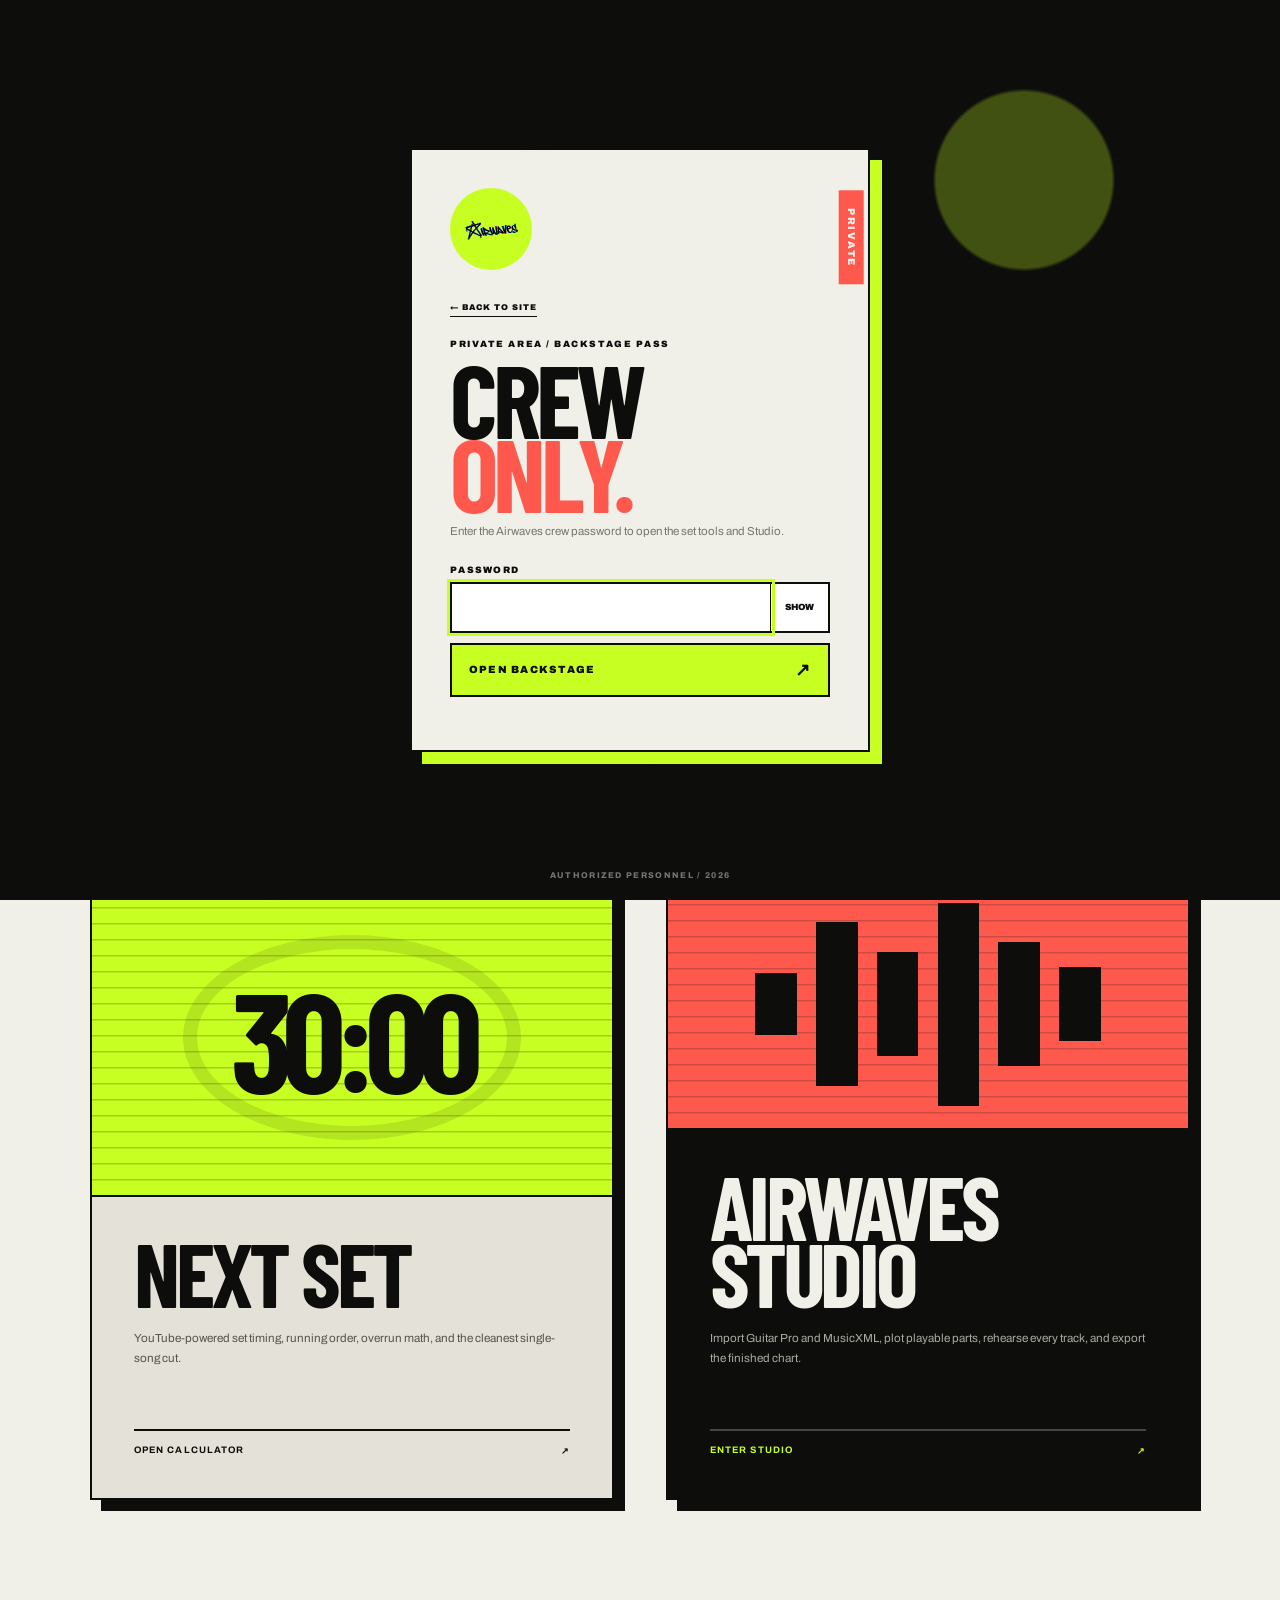
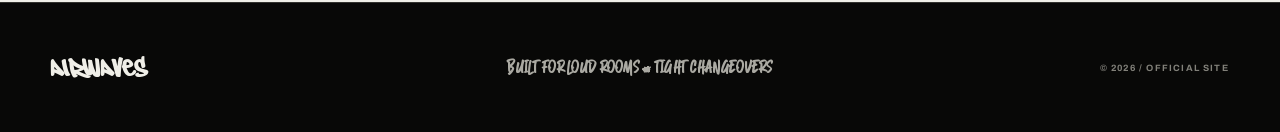
==== backstage.html @ 61238a2d "www" ====
<!doctype html>
<html lang="en">
<head>
  <meta charset="UTF-8">
  <meta name="viewport" content="width=device-width,initial-scale=1">
  <meta name="theme-color" content="#0d0d0b">
  <meta name="description" content="Private Airwaves crew tools.">
  <meta name="robots" content="noindex,nofollow,noarchive">
  <title>Backstage Pass — Airwaves</title>
  <link rel="preconnect" href="https://fonts.googleapis.com">
  <link rel="preconnect" href="https://fonts.gstatic.com" crossorigin>
  <link href="https://fonts.googleapis.com/css2?family=Archivo:wght@400;500;600;700;800;900&family=Barlow+Condensed:wght@600;700;800;900&display=swap" rel="stylesheet">
  <link rel="stylesheet" href="styles.css">
</head>
<body class="is-loading" data-page="backstage" data-protected="true">
  <div id="site-header"></div>
  <main class="backstage-page">
    <section class="page-masthead backstage-masthead">
      <span>06 / PRIVATE CREW AREA</span>
      <h1>BACKSTAGE<br><em>PASS.</em></h1>
      <p>Build the show. Plot the parts. Keep the machinery behind Airwaves moving.</p>
    </section>
    <section class="backstage-tools reveal-item" aria-labelledby="backstage-tools-title">
      <div class="section-heading">
        <div><span>AUTHORIZED TOOLS / 01</span><h2 id="backstage-tools-title">CHOOSE YOUR ROOM</h2></div>
      </div>
      <div class="backstage-grid">
        <a class="backstage-card physics-card backstage-set-card" href="next-set.html">
          <i class="cursor-corner" aria-hidden="true"></i><span class="backstage-card-index">01 / SET OPS</span>
          <div class="backstage-card-art" aria-hidden="true"><b>30:00</b><i></i></div>
          <div><h2>NEXT SET</h2><p>YouTube-powered set timing, running order, overrun math, and the cleanest single-song cut.</p><strong>OPEN CALCULATOR <span>↗</span></strong></div>
        </a>
        <a class="backstage-card physics-card backstage-studio-card" href="studio.html">
          <i class="cursor-corner" aria-hidden="true"></i><span class="backstage-card-index">02 / TAB LAB</span>
          <div class="backstage-card-art studio-wave" aria-hidden="true"><i></i><i></i><i></i><i></i><i></i><i></i></div>
          <div><h2>AIRWAVES STUDIO</h2><p>Import Guitar Pro and MusicXML, plot playable parts, rehearse every track, and export the finished chart.</p><strong>ENTER STUDIO <span>↗</span></strong></div>
        </a>
      </div>
    </section>
  </main>
  <div id="site-footer"></div>
  <script src="site.config.js"></script><script src="site.js"></script>
</body>
</html>
---- styles.css ----
@font-face {
  font-family: "Owned";
  src: url("owned.ttf") format("truetype");
  font-display: swap;
}

@font-face {
  font-family: "Indramayu";
  src: url("indiramaiyu.ttf") format("truetype");
  font-display: swap;
}

:root {
  --ink: #0d0d0b;
  --paper: #f0efe8;
  --paper-2: #e4e2d8;
  --acid: #c7ff23;
  --hot: #ff594d;
  --muted: #77766f;
  --line: rgba(13, 13, 11, 0.2);
  --display: "Barlow Condensed", "Arial Narrow", sans-serif;
  --body: "Archivo", Arial, sans-serif;
}

* {
  box-sizing: border-box;
}

html {
  scroll-behavior: smooth;
}

body {
  margin: 0;
  color: var(--ink);
  background: var(--paper);
  font-family: var(--body);
  min-width: 320px;
}

body.is-loading {
  overflow: hidden;
}

.page-loader {
  position: fixed;
  z-index: 100;
  inset: 0;
  display: grid;
  place-content: center;
  gap: 20px;
  color: var(--ink);
  background: var(--acid);
  clip-path: inset(0 0 0 0);
  transition: clip-path 700ms cubic-bezier(.77, 0, .18, 1), visibility 700ms;
}

.page-loader.done {
  clip-path: inset(0 0 100% 0);
  visibility: hidden;
}

.loader-logo {
  font-family: "Owned", Impact, sans-serif;
  font-size: clamp(4rem, 12vw, 9rem);
  line-height: 0.7;
  transform: rotate(-3deg);
  animation: loader-hit 500ms cubic-bezier(.2,.9,.25,1) both;
}

.loader-track {
  width: min(420px, 72vw);
  height: 5px;
  background: rgba(13, 13, 11, 0.2);
  overflow: hidden;
}

.loader-track span {
  display: block;
  width: 100%;
  height: 100%;
  background: var(--ink);
  transform-origin: left;
  animation: loader-progress 800ms cubic-bezier(.65,0,.35,1) both;
}

.loader-count {
  font-size: 0.6rem;
  font-weight: 900;
  letter-spacing: 0.18em;
  text-align: right;
}

@keyframes loader-hit {
  from { opacity: 0; transform: translateY(70px) rotate(5deg) scale(.7); }
  to { opacity: 1; transform: translateY(0) rotate(-3deg) scale(1); }
}

@keyframes loader-progress {
  from { transform: scaleX(0); }
  to { transform: scaleX(1); }
}

.custom-cursor {
  position: fixed;
  z-index: 90;
  left: 0;
  top: 0;
  width: 34px;
  height: 34px;
  margin: -17px 0 0 -17px;
  border: 1px solid var(--acid);
  border-radius: 50%;
  pointer-events: none;
  mix-blend-mode: difference;
  opacity: 0;
  transition: width 160ms, height 160ms, margin 160ms, opacity 160ms, background 160ms;
}

.custom-cursor::after {
  content: "";
  position: absolute;
  width: 4px;
  height: 4px;
  left: 50%;
  top: 50%;
  border-radius: 50%;
  background: var(--acid);
  transform: translate(-50%, -50%);
}

.custom-cursor.visible { opacity: 1; }
.custom-cursor.hovering {
  width: 58px;
  height: 58px;
  margin: -29px 0 0 -29px;
  background: rgba(199, 255, 35, 0.2);
}

button,
input,
textarea {
  font: inherit;
}

button {
  color: inherit;
}

button:focus-visible,
input:focus-visible,
textarea:focus-visible,
[contenteditable]:focus-visible {
  outline: 3px solid var(--acid);
  outline-offset: 2px;
}

.grain {
  position: fixed;
  z-index: 20;
  inset: 0;
  pointer-events: none;
  opacity: 0.14;
  background-image: url("data:image/svg+xml,%3Csvg viewBox='0 0 160 160' xmlns='http://www.w3.org/2000/svg'%3E%3Cfilter id='n'%3E%3CfeTurbulence type='fractalNoise' baseFrequency='.86' numOctaves='3' stitchTiles='stitch'/%3E%3C/filter%3E%3Crect width='100%25' height='100%25' filter='url(%23n)' opacity='.35'/%3E%3C/svg%3E");
  mix-blend-mode: multiply;
}

.site-header {
  position: relative;
  z-index: 2;
  display: flex;
  align-items: center;
  justify-content: space-between;
  height: 86px;
  padding: 0 clamp(20px, 4vw, 64px);
  color: var(--paper);
  background: var(--ink);
  border-bottom: 1px solid rgba(255, 255, 255, 0.18);
}

.motion-ticker {
  position: relative;
  z-index: 3;
  width: 100%;
  height: 35px;
  overflow: hidden;
  color: var(--ink);
  background: var(--acid);
  border-bottom: 2px solid var(--ink);
}

.ticker-track {
  display: flex;
  align-items: center;
  gap: 28px;
  width: max-content;
  height: 100%;
  font-family: var(--display);
  font-size: 0.78rem;
  font-weight: 900;
  letter-spacing: 0.13em;
  animation: ticker 22s linear infinite;
}

.ticker-track i {
  font-style: normal;
}

.motion-ticker:hover .ticker-track {
  animation-play-state: paused;
}

@keyframes ticker {
  to { transform: translateX(-50%); }
}

.brand {
  display: inline-flex;
  align-items: center;
  gap: 12px;
  color: inherit;
  text-decoration: none;
}

.brand-mark {
  width: 54px;
  height: 54px;
  display: grid;
  place-items: center;
  overflow: hidden;
  border-radius: 50%;
  background: var(--acid);
  transform: rotate(-5deg);
  transition: transform 350ms cubic-bezier(.2,.85,.25,1.3), background 180ms;
}

.brand:hover .brand-mark {
  transform: rotate(9deg) scale(1.1);
  background: var(--hot);
}

.brand-mark img {
  width: 66px;
  height: 66px;
}

.brand-name {
  font-family: "Owned", Impact, sans-serif;
  font-size: clamp(1.6rem, 3.1vw, 2.55rem);
  line-height: 0.8;
  letter-spacing: 0.025em;
}

.header-meta {
  display: flex;
  align-items: center;
  gap: 9px;
  font-size: 0.68rem;
  font-weight: 800;
  letter-spacing: 0.18em;
}

.live-dot {
  width: 8px;
  height: 8px;
  border-radius: 50%;
  background: var(--acid);
  box-shadow: 0 0 0 5px rgba(199, 255, 35, 0.12);
  animation: pulse 2s infinite;
}

@keyframes pulse {
  50% { box-shadow: 0 0 0 9px rgba(199, 255, 35, 0); }
}

main {
  overflow: hidden;
}

.hero {
  position: relative;
  color: var(--paper);
  background: var(--ink);
  min-height: 495px;
  padding: 56px clamp(20px, 6.4vw, 104px) 62px;
  isolation: isolate;
}

.hero::after {
  content: "";
  position: absolute;
  width: min(48vw, 690px);
  aspect-ratio: 1;
  right: -10vw;
  top: -26%;
  border: clamp(65px, 9vw, 130px) solid var(--acid);
  border-radius: 50%;
  opacity: 0.96;
  z-index: -1;
  transform: translate(calc(var(--mx, 0) * 18px), calc(var(--my, 0) * 18px));
  animation: ring-breathe 6s ease-in-out infinite;
}

@keyframes ring-breathe {
  0%, 100% { border-radius: 50%; }
  45% { border-radius: 47% 53% 46% 54% / 53% 45% 55% 47%; }
}

.hero::before {
  content: "AIRWAVES";
  position: absolute;
  right: 2.5vw;
  bottom: 15px;
  z-index: -1;
  font-family: "Owned", Impact, sans-serif;
  font-size: clamp(5rem, 13vw, 12rem);
  line-height: 0.7;
  color: transparent;
  -webkit-text-stroke: 1px rgba(240, 239, 232, 0.12);
  transform: rotate(-4deg);
}

.hero-kicker,
.panel-index,
.board-topline,
.cut-label {
  font-size: 0.66rem;
  font-weight: 800;
  letter-spacing: 0.18em;
}

.hero-kicker {
  display: flex;
  align-items: center;
  gap: 13px;
  color: var(--acid);
  margin-bottom: 22px;
}

.hero-kicker span {
  display: grid;
  place-items: center;
  width: 26px;
  height: 26px;
  border: 1px solid currentColor;
  border-radius: 50%;
}

.hero h1 {
  margin: 0;
  max-width: 920px;
  font-family: var(--display);
  font-size: clamp(4.7rem, 10.5vw, 10rem);
  line-height: 0.72;
  letter-spacing: -0.055em;
  font-weight: 900;
}

.hero h1 .acid-line i {
  color: var(--acid);
  font-style: italic;
}

.hero-line {
  display: block;
  overflow: hidden;
  margin-bottom: -0.02em;
}

.hero-line i {
  display: block;
  color: var(--paper);
  font-style: normal;
  transform: translateY(110%) rotate(3deg);
  animation: hero-rise 760ms cubic-bezier(.16,.86,.3,1) forwards;
}

.hero-line:nth-child(1) i { animation-delay: 920ms; }
.hero-line:nth-child(2) i { animation-delay: 1020ms; }
.hero-line:nth-child(3) i { animation-delay: 1120ms; }

@keyframes hero-rise {
  to { transform: translateY(0) rotate(0); }
}

.hero p {
  width: min(440px, 100%);
  margin: 34px 0 0;
  color: #b8b7b0;
  font-size: 0.93rem;
  line-height: 1.65;
}

.hero-copy {
  opacity: 0;
  transform: translateY(20px);
  animation: fade-up 550ms 1250ms ease forwards;
}

.hero-jump {
  position: absolute;
  left: min(52vw, 740px);
  bottom: 52px;
  display: inline-flex;
  align-items: center;
  gap: 12px;
  padding: 13px 17px;
  color: var(--ink);
  background: var(--acid);
  text-decoration: none;
  font-size: 0.63rem;
  font-weight: 900;
  letter-spacing: 0.12em;
  opacity: 0;
  transform: rotate(-2deg) translateY(15px);
  animation: fade-up-tilt 500ms 1370ms ease forwards;
  transition: color 150ms, background 150ms;
}

.hero-jump:hover {
  color: var(--paper);
  background: var(--hot);
}

.hero-jump svg {
  width: 18px;
  fill: none;
  stroke: currentColor;
  stroke-width: 2;
  animation: arrow-drop 1.2s ease-in-out infinite;
}

.hero-sticker {
  position: absolute;
  right: clamp(30px, 11vw, 170px);
  bottom: 60px;
  display: flex;
  align-items: center;
  gap: 7px;
  width: 94px;
  height: 94px;
  padding: 10px;
  color: var(--ink);
  background: var(--paper);
  border-radius: 50%;
  transform: rotate(11deg);
  box-shadow: 5px 5px 0 var(--hot);
  animation: sticker-float 4s ease-in-out infinite;
}

.hero-sticker b {
  font-family: var(--display);
  font-size: 2.6rem;
  line-height: 1;
}

.hero-sticker span {
  font-size: 0.52rem;
  font-weight: 900;
  line-height: 1.05;
}

.hero-scribble {
  position: absolute;
  right: 35%;
  top: 23px;
  color: var(--hot);
  font-family: "Owned", Impact, sans-serif;
  font-size: 5rem;
  transform: rotate(18deg);
  animation: scribble-jolt 2.8s steps(2, end) infinite;
}

@keyframes fade-up { to { opacity: 1; transform: translateY(0); } }
@keyframes fade-up-tilt { to { opacity: 1; transform: rotate(-2deg) translateY(0); } }
@keyframes arrow-drop { 50% { transform: translateY(5px); } }
@keyframes sticker-float { 50% { transform: rotate(6deg) translateY(-8px); } }
@keyframes scribble-jolt { 50% { transform: rotate(10deg) translate(3px, -3px); } }

.hero-rule {
  position: absolute;
  left: clamp(20px, 6.4vw, 104px);
  bottom: 20px;
  display: flex;
  gap: 6px;
}

.hero-rule span {
  display: block;
  width: 5px;
  background: var(--paper);
}

.hero-rule span:nth-child(1) { height: 13px; }
.hero-rule span:nth-child(2) { height: 23px; }
.hero-rule span:nth-child(3) { height: 8px; }
.hero-rule span:nth-child(4) { height: 18px; }
.hero-rule span:nth-child(5) { height: 10px; }

.workspace {
  display: grid;
  grid-template-columns: minmax(0, 1fr) minmax(350px, 0.42fr);
  align-items: start;
  max-width: 1480px;
  margin: 0 auto;
}

.set-builder {
  min-width: 0;
  padding: clamp(36px, 5vw, 72px) clamp(20px, 5vw, 76px) 100px;
}

.add-panel {
  padding: 23px;
  background: var(--paper-2);
  border: 1px solid var(--line);
  box-shadow: 8px 8px 0 var(--ink);
}

.add-panel::before {
  content: "";
  position: absolute;
  width: 58px;
  height: 16px;
  margin: -32px 0 0 22%;
  background: rgba(199, 255, 35, 0.8);
  transform: rotate(-4deg);
  mix-blend-mode: multiply;
}

.add-panel {
  position: relative;
}

.add-panel.shake {
  animation: form-shake 320ms ease;
}

@keyframes form-shake {
  25% { transform: translateX(-8px) rotate(-.4deg); }
  50% { transform: translateX(7px) rotate(.4deg); }
  75% { transform: translateX(-4px); }
}

.panel-index {
  margin-bottom: 17px;
  color: var(--muted);
}

.add-panel label {
  display: block;
  margin-bottom: 8px;
  font-family: var(--display);
  font-weight: 800;
  font-size: 1.04rem;
  letter-spacing: 0.03em;
}

.add-row {
  display: grid;
  grid-template-columns: 1fr auto;
  border: 2px solid var(--ink);
  background: var(--paper);
}

.add-row textarea {
  width: 100%;
  min-height: 66px;
  resize: none;
  padding: 21px 19px;
  border: 0;
  color: var(--ink);
  background: transparent;
  font-size: 0.82rem;
  line-height: 1.4;
}

.add-row textarea::placeholder {
  color: #8e8d86;
}

.add-button {
  display: flex;
  align-items: center;
  justify-content: center;
  gap: 14px;
  min-width: 170px;
  padding: 0 22px;
  border: 0;
  border-left: 2px solid var(--ink);
  background: var(--acid);
  font-weight: 900;
  font-size: 0.72rem;
  letter-spacing: 0.08em;
  cursor: pointer;
  transition: background 160ms, color 160ms;
  transform: translate(var(--button-x, 0), var(--button-y, 0));
}

.add-button:hover {
  color: var(--paper);
  background: var(--ink);
}

.add-button svg {
  width: 21px;
  fill: none;
  stroke: currentColor;
  stroke-width: 2;
}

.add-help {
  display: flex;
  justify-content: space-between;
  align-items: center;
  gap: 15px;
  margin-top: 12px;
  color: var(--muted);
  font-size: 0.66rem;
}

.text-button,
.clear-button {
  border: 0;
  padding: 4px 0;
  background: transparent;
  font-size: 0.65rem;
  font-weight: 800;
  letter-spacing: 0.1em;
  cursor: pointer;
  border-bottom: 1px solid currentColor;
}

.setlist-heading {
  display: flex;
  justify-content: space-between;
  align-items: end;
  gap: 20px;
  margin: 59px 0 19px;
  padding-bottom: 13px;
  border-bottom: 2px solid var(--ink);
}

.setlist-heading .panel-index {
  margin-bottom: 8px;
}

.setlist-heading h2 {
  margin: 0;
  font-family: var(--display);
  font-size: clamp(2.8rem, 5vw, 4.3rem);
  line-height: 0.85;
  letter-spacing: -0.035em;
}

.setlist-heading h2 span {
  margin-left: 8px;
  color: var(--muted);
  font-family: var(--body);
  font-size: 0.62rem;
  letter-spacing: 0.12em;
  vertical-align: middle;
}

.track {
  position: relative;
  display: grid;
  grid-template-columns: 28px 44px minmax(0, 1fr) auto 34px;
  align-items: center;
  gap: 14px;
  min-height: 82px;
  padding: 10px 11px 10px 4px;
  border-bottom: 1px solid var(--line);
  transition: transform 150ms, background 150ms, opacity 150ms;
}

.track.new-track {
  animation: track-slam 440ms cubic-bezier(.2,.8,.25,1.15) both;
}

.track.leaving {
  pointer-events: none;
  animation: track-out 220ms ease forwards;
}

@keyframes track-slam {
  from { opacity: 0; transform: translateX(-45px) skewX(-8deg); }
  to { opacity: 1; transform: translateX(0) skewX(0); }
}

@keyframes track-out {
  to { opacity: 0; transform: translateX(60px) rotate(1deg); }
}

.track:hover {
  background: rgba(255, 255, 255, 0.45);
}

.track.dragging {
  opacity: 0.35;
}

.track.drag-over {
  box-shadow: inset 0 3px 0 var(--acid);
}

.drag-handle {
  align-self: stretch;
  display: grid;
  place-items: center;
  border: 0;
  background: transparent;
  color: #9c9a92;
  font-size: 1.1rem;
  cursor: grab;
}

.track-number {
  display: grid;
  place-items: center;
  width: 40px;
  height: 40px;
  border: 1px solid var(--ink);
  border-radius: 50%;
  font-family: var(--display);
  font-size: 1rem;
  font-weight: 800;
}

.track-copy {
  min-width: 0;
}

.track-title,
.track-artist {
  display: block;
  width: fit-content;
  max-width: 100%;
  overflow: hidden;
  text-overflow: ellipsis;
  white-space: nowrap;
}

.track-title {
  margin-bottom: 4px;
  font-family: var(--display);
  font-size: 1.35rem;
  line-height: 1;
  font-weight: 800;
  text-transform: uppercase;
}

.track-artist {
  color: var(--muted);
  font-size: 0.67rem;
  font-weight: 700;
  letter-spacing: 0.08em;
  text-transform: uppercase;
}

[contenteditable="true"]:hover {
  box-shadow: inset 0 -1px 0 #99978f;
}

.track-time {
  min-width: 62px;
  padding: 8px 10px;
  border: 1px solid var(--ink);
  background: transparent;
  font-family: var(--display);
  font-size: 1.08rem;
  font-weight: 800;
  text-align: center;
  cursor: pointer;
}

.track-time:hover {
  background: var(--acid);
}

.track-time.loading {
  color: transparent;
  background: linear-gradient(100deg, transparent 20%, rgba(0,0,0,.12) 50%, transparent 80%);
  background-size: 200% 100%;
  animation: shimmer 1s infinite;
}

@keyframes shimmer { to { background-position-x: -200%; } }

.delete-track {
  width: 32px;
  height: 32px;
  border: 0;
  border-radius: 50%;
  background: transparent;
  font-size: 1.3rem;
  line-height: 1;
  cursor: pointer;
}

.delete-track:hover {
  background: var(--hot);
}

.track-error {
  grid-column: 3 / -1;
  display: flex;
  align-items: center;
  justify-content: space-between;
  gap: 16px;
  margin: -2px 0 8px;
  padding: 8px 10px;
  color: #8c1d16;
  background: #ffd8d3;
  font-size: 0.65rem;
  font-weight: 700;
}

.track-error button,
.track-error a {
  border: 0;
  border-bottom: 1px solid currentColor;
  background: transparent;
  color: inherit;
  font-size: inherit;
  font-weight: 800;
  text-decoration: none;
  cursor: pointer;
}

.empty-state {
  display: flex;
  align-items: center;
  gap: 24px;
  min-height: 200px;
  padding: 32px;
  color: var(--muted);
  border: 1px dashed #a7a59d;
}

.empty-state img {
  width: 92px;
  height: 92px;
  opacity: 0.22;
  transform: rotate(-7deg);
}

.empty-state strong,
.empty-state span {
  display: block;
}

.empty-state strong {
  margin-bottom: 9px;
  color: var(--ink);
  font-family: var(--display);
  font-size: 1.55rem;
}

.empty-state span {
  font-size: 0.72rem;
  line-height: 1.5;
}

.time-board {
  position: sticky;
  top: 0;
  min-height: 100vh;
  padding: 30px clamp(25px, 3.4vw, 52px) 46px;
  color: var(--paper);
  background: var(--ink);
}

.board-topline {
  display: flex;
  justify-content: space-between;
  padding-bottom: 20px;
  color: #898981;
  border-bottom: 1px solid #343430;
}

.limit-block {
  padding: 29px 0 26px;
  border-bottom: 1px solid #343430;
}

.limit-block > label,
.total-label {
  display: block;
  color: #898981;
  font-size: 0.62rem;
  font-weight: 800;
  letter-spacing: 0.15em;
}

.limit-control {
  display: grid;
  grid-template-columns: 39px 1fr 39px;
  align-items: center;
  gap: 12px;
  margin: 12px 0 14px;
}

.limit-control button {
  height: 39px;
  border: 1px solid #4c4c47;
  color: var(--paper);
  background: transparent;
  font-size: 1.25rem;
  cursor: pointer;
}

.limit-control button:hover {
  color: var(--ink);
  background: var(--acid);
  border-color: var(--acid);
}

.limit-control > div {
  display: flex;
  justify-content: center;
  align-items: baseline;
  gap: 5px;
}

.limit-control input {
  width: 76px;
  padding: 0;
  border: 0;
  color: var(--paper);
  background: transparent;
  font-family: var(--display);
  font-size: 3.5rem;
  line-height: 0.9;
  font-weight: 900;
  text-align: right;
  appearance: textfield;
}

.limit-control input::-webkit-inner-spin-button { display: none; }

.limit-control span {
  color: var(--acid);
  font-size: 0.68rem;
  font-weight: 900;
  letter-spacing: 0.08em;
}

.presets {
  display: grid;
  grid-template-columns: repeat(4, 1fr);
  gap: 6px;
}

.presets button {
  padding: 7px;
  border: 1px solid #3e3e3a;
  color: #999991;
  background: transparent;
  font-size: 0.62rem;
  font-weight: 800;
  cursor: pointer;
}

.presets button:hover,
.presets button.active {
  color: var(--ink);
  background: var(--acid);
  border-color: var(--acid);
}

.total-block {
  padding: 29px 0 23px;
}

.total-block strong {
  display: block;
  margin: 9px 0 18px;
  font-family: var(--display);
  font-size: clamp(5rem, 8vw, 7.4rem);
  line-height: 0.78;
  letter-spacing: -0.06em;
  font-variant-numeric: tabular-nums;
}

.meter {
  position: relative;
  height: 10px;
  overflow: visible;
  background: #363633;
}

.meter span {
  display: block;
  width: 0;
  height: 100%;
  background: var(--acid);
  transition: width 380ms ease, background 180ms;
}

.verdict.over + .cut-card {
  animation: cut-drop 360ms cubic-bezier(.2,.8,.25,1.2) both;
}

@keyframes cut-drop {
  from { opacity: 0; transform: translateY(-15px) rotate(-1deg); }
  to { opacity: 1; transform: translateY(0) rotate(0); }
}

.meter i {
  position: absolute;
  left: calc(100% - 2px);
  top: -4px;
  height: 18px;
  border-left: 2px solid var(--paper);
}

.meter-labels {
  display: flex;
  justify-content: space-between;
  margin-top: 8px;
  color: #73736d;
  font-size: 0.55rem;
  font-weight: 700;
  letter-spacing: 0.08em;
}

.verdict {
  display: grid;
  grid-template-columns: 49px 1fr;
  gap: 16px;
  padding: 18px;
  color: var(--ink);
  background: var(--acid);
  transition: background 180ms;
}

.verdict.over {
  background: var(--hot);
}

.verdict.exact {
  background: var(--paper);
}

.verdict-stamp {
  display: grid;
  place-items: center;
  width: 46px;
  height: 46px;
  border: 2px solid currentColor;
  border-radius: 50%;
  font-family: var(--display);
  font-size: 1.6rem;
  font-weight: 900;
}

.verdict span,
.verdict strong {
  display: block;
}

.verdict span {
  margin-bottom: 3px;
  font-size: 0.57rem;
  font-weight: 900;
  letter-spacing: 0.13em;
}

.verdict strong {
  font-family: var(--display);
  font-size: 1.65rem;
  line-height: 1;
}

.verdict p {
  margin: 6px 0 0;
  font-size: 0.62rem;
  line-height: 1.45;
}

.cut-card {
  margin-top: 13px;
  padding: 17px;
  border: 1px solid #4b4b46;
}

.cut-label {
  color: var(--hot);
  margin-bottom: 13px;
}

.cut-main {
  display: flex;
  align-items: start;
  justify-content: space-between;
  gap: 15px;
}

.cut-main strong,
.cut-main span {
  display: block;
}

.cut-main strong {
  font-family: var(--display);
  font-size: 1.4rem;
  line-height: 1;
  text-transform: uppercase;
}

.cut-main span {
  margin-top: 4px;
  color: #8f8f87;
  font-size: 0.58rem;
  font-weight: 700;
  letter-spacing: 0.08em;
}

.cut-main b {
  color: var(--hot);
  font-family: var(--display);
  font-size: 1.2rem;
}

.cut-card p {
  margin: 14px 0;
  color: #9e9d96;
  font-size: 0.62rem;
  line-height: 1.5;
}

.cut-card button,
.copy-button {
  width: 100%;
  padding: 12px;
  border: 1px solid currentColor;
  color: var(--paper);
  background: transparent;
  font-size: 0.62rem;
  font-weight: 900;
  letter-spacing: 0.12em;
  cursor: pointer;
}

.cut-card button:hover {
  color: var(--ink);
  background: var(--hot);
  border-color: var(--hot);
}

.copy-button {
  margin-top: 13px;
  color: var(--ink);
  background: var(--paper);
}

.copy-button:hover:not(:disabled) {
  background: var(--acid);
  border-color: var(--acid);
}

.copy-button:disabled {
  opacity: 0.3;
  cursor: not-allowed;
}

footer {
  position: relative;
  z-index: 2;
  display: grid;
  grid-template-columns: 1fr auto 1fr;
  align-items: center;
  gap: 20px;
  min-height: 130px;
  padding: 25px clamp(20px, 4vw, 64px);
  color: #82817a;
  background: #080807;
  border-top: 1px solid #33332f;
  font-size: 0.57rem;
  font-weight: 700;
  letter-spacing: 0.13em;
}

.footer-brand {
  color: var(--paper);
  font-family: "Owned", Impact, sans-serif;
  font-size: 1.45rem;
}

.footer-credit {
  font-family: "Indramayu", cursive;
  color: #aaa9a2;
  font-size: 0.88rem;
  letter-spacing: 0.02em;
  text-align: center;
}

footer > :last-child {
  text-align: right;
}

.toast {
  position: fixed;
  z-index: 30;
  right: 22px;
  bottom: 22px;
  max-width: calc(100vw - 44px);
  padding: 13px 17px;
  color: var(--ink);
  background: var(--acid);
  box-shadow: 5px 5px 0 var(--ink);
  font-size: 0.68rem;
  font-weight: 800;
  transform: translateY(140%);
  opacity: 0;
  transition: transform 220ms, opacity 220ms;
}

.toast.show {
  transform: translateY(0);
  opacity: 1;
}

.motion-ready .reveal-item {
  opacity: 0;
  transform: translateY(45px) rotate(.4deg);
  transition: opacity 700ms ease, transform 700ms cubic-bezier(.2,.8,.25,1);
}

.motion-ready .reveal-item.revealed {
  opacity: 1;
  transform: translateY(0) rotate(0);
}

.youtube-reader {
  position: fixed;
  z-index: 1400;
  right: 18px;
  bottom: 18px;
  width: min(340px, calc(100vw - 28px));
  padding: 8px;
  border: 1px solid #4b4b43;
  box-shadow: 8px 8px 0 rgba(0,0,0,.38);
  color: var(--paper);
  background: var(--ink);
}

.youtube-reader[hidden] { display: none; }

.youtube-reader-head {
  display: flex;
  align-items: center;
  justify-content: space-between;
  gap: 12px;
  min-height: 48px;
  padding: 2px 4px 9px;
}

.youtube-reader-head div { display: grid; gap: 3px; }
.youtube-reader-head span { color: var(--acid); font-size: .53rem; font-weight: 900; letter-spacing: .16em; }
.youtube-reader-head strong { font-size: .66rem; letter-spacing: .08em; }
.youtube-reader-head button { border: 0; padding: 9px 11px; color: var(--ink); background: var(--acid); font-size: .58rem; font-weight: 900; letter-spacing: .08em; cursor: pointer; }
.youtube-reader-head button:hover { background: var(--hot); }
#youtube-player-host { width: 100%; min-height: 200px; background: #000; }
#youtube-player-host iframe { display: block; width: 100%; min-height: 200px; border: 0; }

@media (max-width: 900px) {
  .hero { min-height: 425px; }
  .workspace { grid-template-columns: 1fr; }
  .set-builder { padding-bottom: 65px; }
  .time-board { position: relative; min-height: 0; }
  footer { grid-template-columns: 1fr; text-align: center; }
  footer > :last-child { text-align: center; }
  .hero-jump { left: auto; right: 28px; }
  .hero-sticker { display: none; }
}

@media (max-width: 560px) {
  .site-header { height: 72px; padding-inline: 16px; }
  .brand-mark { width: 44px; height: 44px; }
  .brand-mark img { width: 55px; height: 55px; }
  .header-meta { font-size: 0; }
  .header-meta .live-dot { display: block; }
  .hero { padding: 43px 20px 52px; min-height: 390px; }
  .hero h1 { font-size: clamp(4rem, 22vw, 6.8rem); }
  .hero::after { right: -36vw; top: -5%; width: 82vw; border-width: 62px; }
  .hero::before { display: none; }
  .hero-jump { position: static; margin-top: 25px; }
  .hero-scribble { display: none; }
  .hero p { margin-top: 27px; font-size: 0.8rem; }
  .hero-rule { left: 20px; }
  .set-builder { padding-inline: 15px; }
  .add-panel { padding: 16px; box-shadow: 5px 5px 0 var(--ink); }
  .add-row { grid-template-columns: 1fr; }
  .add-button { min-height: 54px; border-left: 0; border-top: 2px solid var(--ink); }
  .add-help > span { display: none; }
  .setlist-heading { margin-top: 47px; }
  .track { grid-template-columns: 18px 34px minmax(0, 1fr) 55px 28px; gap: 7px; }
  .track-number { width: 31px; height: 31px; font-size: 0.82rem; }
  .track-title { font-size: 1.08rem; }
  .track-time { min-width: 52px; padding: 7px 5px; font-size: 0.94rem; }
  .track-error { grid-column: 2 / -1; }
  .empty-state { padding: 21px; gap: 15px; }
  .empty-state img { width: 67px; height: 67px; }
  .time-board { padding-inline: 20px; }
  .total-block strong { font-size: 5.5rem; }
}

@media (prefers-reduced-motion: reduce) {
  *, *::before, *::after {
    scroll-behavior: auto !important;
    animation-duration: 0.01ms !important;
    animation-iteration-count: 1 !important;
    transition-duration: 0.01ms !important;
  }
  .page-loader { display: none; }
  .hero-line i, .hero-copy, .hero-jump { opacity: 1; transform: none; }
  .motion-ready .reveal-item { opacity: 1; transform: none; }
}

@media (pointer: coarse) {
  .custom-cursor { display: none; }
}

/* Full-site shell */
.site-locked {
  overflow: hidden;
}

.password-gate {
  position: fixed;
  z-index: 120;
  inset: 0;
  display: grid;
  place-items: center;
  padding: 24px;
  color: var(--paper);
  background: var(--ink);
  transition: clip-path 650ms cubic-bezier(.77, 0, .18, 1), visibility 650ms;
  clip-path: inset(0);
}

.password-gate[hidden] {
  display: none !important;
}

.password-gate.unlocked {
  clip-path: inset(0 0 100% 0);
  visibility: hidden;
}

.gate-noise {
  position: absolute;
  inset: 0;
  opacity: .28;
  background:
    radial-gradient(circle at 80% 20%, var(--acid) 0 7%, transparent 7.3%),
    repeating-linear-gradient(-7deg, transparent 0 40px, rgba(255,255,255,.025) 41px 42px);
}

.gate-card {
  position: relative;
  width: min(460px, 100%);
  padding: 38px;
  color: var(--ink);
  background: var(--paper);
  border: 2px solid var(--ink);
  box-shadow: 12px 12px 0 var(--acid);
}

.gate-card::before {
  content: "PRIVATE";
  position: absolute;
  right: -30px;
  top: 75px;
  padding: 7px 18px;
  color: var(--paper);
  background: var(--hot);
  font-size: .62rem;
  font-weight: 900;
  letter-spacing: .15em;
  transform: rotate(90deg);
}

.gate-card.denied {
  animation: gate-denied 340ms ease;
}

@keyframes gate-denied {
  25% { transform: translateX(-12px) rotate(-.5deg); }
  50% { transform: translateX(10px) rotate(.5deg); }
  75% { transform: translateX(-5px); }
}

.gate-logo-wrap {
  width: 82px;
  height: 82px;
  display: grid;
  place-items: center;
  margin-bottom: 26px;
  overflow: hidden;
  border-radius: 50%;
  background: var(--acid);
}

.gate-close {
  display: inline-block;
  margin: -5px 0 22px;
  padding: 4px 0;
  border: 0;
  border-bottom: 1px solid currentColor;
  background: transparent;
  font-size: .52rem;
  font-weight: 900;
  letter-spacing: .12em;
  cursor: pointer;
}

.gate-logo-wrap img {
  display: block;
  width: 74%;
  height: 74%;
  object-fit: contain;
  object-position: center;
}

.gate-kicker {
  font-size: .57rem;
  font-weight: 900;
  letter-spacing: .17em;
}

.gate-card h1 {
  margin: 13px 0 15px;
  font-family: var(--display);
  font-size: clamp(4rem, 13vw, 6.4rem);
  line-height: .72;
  letter-spacing: -.05em;
}

.gate-card h1 span { color: var(--hot); }
.gate-card p { margin: 0 0 28px; color: var(--muted); font-size: .72rem; }
.gate-card label { display: block; margin-bottom: 7px; font-size: .58rem; font-weight: 900; letter-spacing: .14em; }

.gate-input-row {
  display: grid;
  grid-template-columns: 1fr auto;
  border: 2px solid var(--ink);
  background: white;
}

.gate-input-row input {
  min-width: 0;
  padding: 15px;
  border: 0;
  background: transparent;
  font-weight: 800;
  letter-spacing: .12em;
}

.gate-input-row button {
  padding: 0 14px;
  border: 0;
  border-left: 1px solid var(--ink);
  background: transparent;
  font-size: .56rem;
  font-weight: 900;
  cursor: pointer;
}

.gate-submit {
  display: flex;
  align-items: center;
  justify-content: space-between;
  width: 100%;
  margin-top: 10px;
  padding: 15px 17px;
  border: 2px solid var(--ink);
  color: var(--ink);
  background: var(--acid);
  font-size: .65rem;
  font-weight: 900;
  letter-spacing: .12em;
  cursor: pointer;
}

.gate-submit:hover { color: var(--paper); background: var(--ink); }
.gate-submit:disabled { cursor: wait; opacity: .7; }
.gate-submit b { font-size: 1.1rem; }
.gate-error { min-height: 15px; padding-top: 10px; color: #b7271e; font-size: .56rem; font-weight: 900; letter-spacing: .1em; }
.gate-footer { position: absolute; bottom: 20px; font-size: .52rem; font-weight: 800; letter-spacing: .16em; color: #74746e; }

.page-loader { z-index: 130; }
.password-gate:not(.unlocked) ~ .page-loader.done { display: none; }

.full-header {
  position: relative;
  display: grid;
  grid-template-columns: 1fr auto 1fr;
}

.centered-brand {
  grid-column: 2;
  justify-self: center;
}

.brand-mark img {
  display: block;
  width: 76%;
  height: 76%;
  object-fit: contain;
  object-position: center;
}

.menu-toggle {
  justify-self: start;
  display: grid;
  grid-template-columns: 24px auto;
  align-items: center;
  column-gap: 11px;
  width: auto;
  padding: 9px 0;
  border: 0;
  color: var(--paper);
  background: transparent;
  cursor: pointer;
}

.menu-toggle span {
  grid-column: 1;
  display: block;
  width: 24px;
  height: 2px;
  background: currentColor;
  transition: transform 260ms, width 260ms;
}

.menu-toggle span:nth-child(1) { grid-row: 1; }
.menu-toggle span:nth-child(2) { grid-row: 2; width: 17px; }
.menu-toggle b { grid-column: 2; grid-row: 1 / 3; font-size: .62rem; letter-spacing: .14em; }
.menu-open .menu-toggle span:nth-child(1) { transform: translateY(2px) rotate(45deg); }
.menu-open .menu-toggle span:nth-child(2) { width: 24px; transform: translateY(-2px) rotate(-45deg); }

.header-next {
  justify-self: end;
  display: flex;
  align-items: center;
  gap: 9px;
  color: var(--paper);
  text-decoration: none;
  font-size: .61rem;
  font-weight: 900;
  letter-spacing: .13em;
}

.site-menu {
  position: fixed;
  z-index: 80;
  inset: 86px 0 0;
  display: grid;
  grid-template-columns: minmax(260px, .65fr) 1fr;
  color: var(--paper);
  background: var(--ink);
  clip-path: inset(0 0 100% 0);
  visibility: hidden;
  transition: clip-path 600ms cubic-bezier(.77,0,.18,1), visibility 600ms;
}

.menu-open { overflow: hidden; }
.menu-open .site-menu { clip-path: inset(0); visibility: visible; }

.menu-art {
  display: grid;
  place-items: center;
  min-height: 0;
  overflow: hidden;
  background: var(--acid);
}

.menu-art img {
  width: min(70%, 430px);
  aspect-ratio: 1;
  transform: rotate(-8deg) scale(.75);
  opacity: 0;
  transition: transform 700ms 180ms cubic-bezier(.2,.8,.25,1.15), opacity 500ms 180ms;
}

.menu-open .menu-art img { opacity: 1; transform: rotate(5deg) scale(1); }

.menu-links {
  align-self: center;
  display: grid;
  padding: 35px clamp(28px, 7vw, 110px);
}

.menu-links a {
  display: grid;
  grid-template-columns: 32px 1fr auto;
  align-items: center;
  gap: 17px;
  padding: 8px 0;
  color: var(--paper);
  border-bottom: 1px solid #353531;
  text-decoration: none;
  opacity: 0;
  transform: translateX(45px);
  transition: color 180ms, transform 500ms, opacity 500ms;
}

.menu-open .menu-links a { opacity: 1; transform: translateX(0); }
.menu-open .menu-links a:nth-child(2) { transition-delay: 50ms; }
.menu-open .menu-links a:nth-child(3) { transition-delay: 100ms; }
.menu-open .menu-links a:nth-child(4) { transition-delay: 150ms; }
.menu-open .menu-links a:nth-child(5) { transition-delay: 200ms; }
.menu-open .menu-links a:nth-child(6) { transition-delay: 250ms; }
.menu-open .menu-links a:nth-child(7) { transition-delay: 300ms; }
.menu-links a span { color: #74746d; font-size: .56rem; font-weight: 800; }
.menu-links a b { font-family: var(--display); font-size: clamp(2rem, 5vh, 3.8rem); line-height: .95; }
.menu-links a i { font-style: normal; opacity: 0; transform: translateX(-10px); transition: opacity 180ms, transform 180ms; }
.menu-links a:hover, .menu-links a.active { color: var(--acid); }
.menu-links a:hover i { opacity: 1; transform: translateX(0); }

.lock-site {
  justify-self: start;
  margin-top: 18px;
  padding: 8px 0;
  border: 0;
  border-bottom: 1px solid currentColor;
  color: #888881;
  background: transparent;
  font-size: .56rem;
  font-weight: 900;
  letter-spacing: .14em;
  cursor: pointer;
}

.menu-meta { position: absolute; right: 28px; bottom: 21px; color: #595954; font-size: .5rem; font-weight: 800; letter-spacing: .15em; }

.site-page { display: none; min-height: calc(100vh - 121px); }
.site-page.active { display: block; animation: page-enter 500ms ease both; }
@keyframes page-enter { from { opacity: 0; } to { opacity: 1; } }

.home-latest,
.content-section {
  max-width: 1480px;
  margin: 0 auto;
  padding: clamp(55px, 7vw, 110px) clamp(20px, 5vw, 76px);
}

.section-heading {
  display: flex;
  justify-content: space-between;
  align-items: end;
  gap: 20px;
  margin-bottom: 33px;
  padding-bottom: 16px;
  border-bottom: 2px solid var(--ink);
}

.section-heading span,
.page-masthead > span,
.contact-copy > span,
.show-kicker {
  font-size: .59rem;
  font-weight: 900;
  letter-spacing: .17em;
}

.section-heading h2 {
  margin: 9px 0 0;
  font-family: var(--display);
  font-size: clamp(3rem, 7vw, 5.7rem);
  line-height: .78;
  letter-spacing: -.04em;
}

.section-heading > a {
  color: var(--ink);
  font-size: .62rem;
  font-weight: 900;
  letter-spacing: .1em;
  text-decoration: none;
  border-bottom: 1px solid currentColor;
}

.content-grid {
  display: grid;
  grid-template-columns: repeat(3, minmax(0, 1fr));
  gap: clamp(16px, 2.2vw, 32px);
  perspective: 1200px;
}

.content-card {
  position: relative;
  min-width: 0;
  color: var(--ink);
  background: var(--paper);
  border: 1px solid var(--ink);
  text-decoration: none;
  transform-style: preserve-3d;
  transform: rotateX(var(--card-rx, 0deg)) rotateY(var(--card-ry, 0deg));
  transition: transform 180ms ease, box-shadow 180ms;
  animation: card-in 600ms var(--card-delay) both cubic-bezier(.2,.8,.25,1);
}

.content-card:hover {
  z-index: 2;
  box-shadow: 12px 12px 0 var(--ink);
}

@keyframes card-in { from { opacity: 0; transform: translateY(45px) rotate(2deg); } }

.cursor-corner {
  position: absolute;
  z-index: 4;
  left: var(--corner-x, 100%);
  top: var(--corner-y, 0%);
  width: 28px;
  height: 28px;
  border-top: 4px solid var(--acid);
  border-left: 4px solid var(--acid);
  transform: translate(-50%, -50%) rotate(var(--corner-rotate, 90deg));
  transition: left 220ms cubic-bezier(.2,.8,.25,1), top 220ms cubic-bezier(.2,.8,.25,1), transform 220ms;
  pointer-events: none;
}

.card-art {
  position: relative;
  display: grid;
  place-items: center;
  aspect-ratio: 1.3 / 1;
  overflow: hidden;
  border-bottom: 1px solid var(--ink);
  background: var(--acid);
}

.card-art-hot { background: var(--hot); }
.card-art-paper { background: var(--paper-2); }
.card-art::after {
  content: "";
  position: absolute;
  inset: 0;
  opacity: 0;
  background: radial-gradient(circle at var(--glow-x, 50%) var(--glow-y, 50%), rgba(255,255,255,.45), transparent 35%);
  transition: opacity 180ms;
}
.content-card:hover .card-art::after { opacity: 1; }
.card-logo-ghost { width: 48%; height: 70%; object-fit: contain; opacity: .18; transform: rotate(-10deg); transition: opacity 250ms, transform 350ms; }
.content-card:hover .card-logo-ghost { opacity: .32; transform: rotate(5deg) scale(1.12); }
.card-art > b { position: absolute; left: 16px; bottom: -4px; font-family: var(--display); font-size: clamp(2.7rem, 5vw, 5rem); line-height: .7; text-transform: uppercase; }
.card-art > span { position: absolute; right: 12px; top: 12px; padding: 5px 8px; color: var(--paper); background: var(--ink); font-size: .47rem; font-weight: 900; letter-spacing: .12em; text-transform: uppercase; }
.card-image { width: 100%; height: 100%; object-fit: cover; transition: transform 450ms; }
.content-card:hover .card-image { transform: scale(1.06) rotate(.5deg); }
.card-copy { padding: 20px; }
.card-meta { display: flex; justify-content: space-between; gap: 12px; margin-bottom: 14px; color: var(--muted); font-size: .53rem; font-weight: 900; letter-spacing: .11em; }
.card-copy h2 { margin: 0; font-family: var(--display); font-size: clamp(1.8rem, 3vw, 2.7rem); line-height: .92; letter-spacing: -.025em; }
.card-copy p { min-height: 48px; margin: 13px 0 23px; color: #64635d; font-size: .7rem; line-height: 1.55; }
.card-arrow { display: flex; justify-content: space-between; padding-top: 13px; border-top: 1px solid var(--line); font-size: .56rem; letter-spacing: .13em; }
.card-arrow span { transition: transform 180ms; }
.content-card:hover .card-arrow span { transform: translate(4px, -4px); }

.home-show-band {
  display: flex;
  align-items: center;
  justify-content: space-between;
  gap: 30px;
  padding: clamp(45px, 6vw, 85px) clamp(20px, 7vw, 110px);
  color: var(--paper);
  background: var(--hot);
}
.home-show-band span { font-size: .58rem; font-weight: 900; letter-spacing: .14em; }
.home-show-band h2 { margin: 9px 0 5px; font-family: var(--display); font-size: clamp(3rem, 8vw, 7rem); line-height: .8; letter-spacing: -.04em; }
.home-show-band p { margin: 0; font-size: .68rem; font-weight: 700; letter-spacing: .08em; }
.home-show-band > a { flex: 0 0 auto; display: flex; align-items: center; gap: 25px; padding: 17px 20px; color: var(--ink); background: var(--acid); border: 2px solid var(--ink); text-decoration: none; font-size: .62rem; font-weight: 900; letter-spacing: .1em; box-shadow: 7px 7px 0 var(--ink); }

.page-masthead {
  position: relative;
  min-height: 380px;
  padding: clamp(65px, 8vw, 120px) clamp(20px, 7vw, 110px) 60px;
  color: var(--paper);
  background: var(--ink);
  overflow: hidden;
}
.page-masthead::after { content: ""; position: absolute; right: -5%; bottom: -60%; width: 43vw; aspect-ratio: 1; border: 80px solid var(--acid); border-radius: 50%; }
.media-masthead::after { border-color: var(--hot); border-radius: 43% 57% 50% 50%; }
.releases-masthead::after { border-color: var(--paper); }
.about-masthead::after { border-color: var(--hot); }
.page-masthead h1 { position: relative; z-index: 1; margin: 26px 0 12px; font-family: var(--display); font-size: clamp(6rem, 15vw, 13rem); line-height: .65; letter-spacing: -.06em; }
.page-masthead h1 span, .contact-copy h1 span, .show-poster h1 span { color: var(--acid); }
.page-masthead p { position: relative; z-index: 1; max-width: 520px; margin: 0; color: #aaa9a2; font-size: .77rem; line-height: 1.6; }
.set-masthead { min-height: 330px; }
.set-masthead::after { border-color: var(--acid); }

.show-page { color: var(--paper); background: var(--ink); }
.show-poster { position: relative; min-height: calc(100vh - 121px); padding: clamp(55px, 8vw, 120px) clamp(20px, 7vw, 110px); overflow: hidden; isolation: isolate; }
.show-poster::after { content: ""; position: absolute; z-index: -2; inset: 0; background: radial-gradient(circle at 76% 45%, #383833 0 2px, transparent 3px) 0 0 / 16px 16px; opacity: .42; }
.show-number { position: absolute; right: 3vw; top: -5vw; z-index: -1; color: transparent; -webkit-text-stroke: 1px #343430; font-family: var(--display); font-size: 38vw; font-weight: 900; line-height: 1; }
.show-poster h1 { width: min(950px, 80%); margin: 40px 0 35px; font-family: var(--display); font-size: clamp(5rem, 13vw, 12rem); line-height: .72; letter-spacing: -.055em; }
.show-info { display: flex; flex-wrap: wrap; gap: 8px 25px; font-size: .68rem; font-weight: 900; letter-spacing: .11em; }
.show-info strong { color: var(--acid); }
.show-lineup { display: flex; flex-wrap: wrap; gap: 8px; margin-top: 24px; }
.show-lineup span { display: flex; align-items: center; gap: 10px; padding: 8px 11px; border: 1px solid #4b4b46; font-family: var(--display); font-size: 1rem; font-weight: 800; }
.show-lineup i { color: var(--acid); font-family: var(--body); font-size: .48rem; font-style: normal; }
.show-poster > p { max-width: 450px; margin: 33px 0; color: #aaa9a2; line-height: 1.6; }
.show-actions { display: flex; flex-wrap: wrap; gap: 12px; }
.show-actions a { display: flex; gap: 30px; justify-content: space-between; min-width: 195px; padding: 15px 17px; color: var(--ink); background: var(--acid); border: 2px solid var(--acid); text-decoration: none; font-size: .6rem; font-weight: 900; letter-spacing: .1em; }
.show-actions a:last-child { color: var(--paper); background: transparent; border-color: #55554f; }
.show-action-disabled { display: block; min-width: 195px; padding: 15px 17px; color: #77776f; border: 2px solid #44443f; font-size: .6rem; font-weight: 900; letter-spacing: .1em; }
.show-poster > img { position: absolute; z-index: -1; right: 5%; bottom: 3%; width: min(32vw, 410px); filter: invert(1); opacity: .17; transform: rotate(8deg); }

.contact-page { display: grid; grid-template-columns: .82fr 1fr; min-height: calc(100vh - 121px); }
.contact-copy { padding: clamp(65px, 8vw, 120px) clamp(20px, 7vw, 100px); color: var(--paper); background: var(--ink); }
.contact-copy h1 { margin: 36px 0 28px; font-family: var(--display); font-size: clamp(5.5rem, 11vw, 10rem); line-height: .67; letter-spacing: -.055em; }
.contact-copy p { max-width: 380px; color: #9e9d96; font-size: .78rem; line-height: 1.6; }
.contact-form { align-self: center; display: grid; gap: 22px; padding: clamp(45px, 8vw, 110px); }
.contact-form label { display: grid; gap: 8px; font-size: .57rem; font-weight: 900; letter-spacing: .13em; }
.contact-form input, .contact-form select, .contact-form textarea { width: 100%; padding: 13px 3px; border: 0; border-bottom: 2px solid var(--ink); border-radius: 0; background: transparent; resize: vertical; }
.contact-form button { display: flex; justify-content: space-between; padding: 16px 18px; border: 2px solid var(--ink); background: var(--acid); font-size: .65rem; font-weight: 900; letter-spacing: .12em; box-shadow: 6px 6px 0 var(--ink); cursor: pointer; }

.detail-shell { max-width: 1350px; margin: 0 auto; padding: clamp(45px, 7vw, 100px) clamp(20px, 6vw, 90px); }
.detail-media-stage { position: relative; width: 100%; aspect-ratio: 16 / 9; margin: 0 0 clamp(45px, 7vw, 85px); overflow: hidden; border: 2px solid var(--ink); background: var(--ink); box-shadow: 12px 12px 0 var(--hot); }
.detail-media-stage iframe, .detail-media-stage video { display: block; width: 100%; height: 100%; border: 0; object-fit: cover; }
.detail-back { display: inline-block; margin-bottom: 35px; color: var(--ink); border-bottom: 1px solid currentColor; text-decoration: none; font-size: .58rem; font-weight: 900; letter-spacing: .12em; }
.detail-layout { display: grid; grid-template-columns: minmax(280px, .82fr) 1fr; align-items: start; gap: clamp(35px, 8vw, 120px); }
.detail-art { position: sticky; top: 35px; display: grid; place-items: center; aspect-ratio: 1; overflow: hidden; background: var(--acid); border: 2px solid var(--ink); box-shadow: 12px 12px 0 var(--ink); }
.detail-art-hot { background: var(--hot); }
.detail-art-paper { background: var(--paper-2); }
.detail-art img { width: 62%; height: 62%; object-fit: contain; opacity: .23; transform: rotate(-7deg); }
.detail-art > b { position: absolute; left: 20px; bottom: 5px; font-family: var(--display); font-size: clamp(4rem, 8vw, 8rem); line-height: .65; text-transform: uppercase; }
.detail-meta { display: flex; justify-content: space-between; gap: 20px; padding-bottom: 16px; border-bottom: 1px solid var(--line); color: var(--muted); font-size: .57rem; font-weight: 900; letter-spacing: .12em; }
.detail-copy h1 { margin: 30px 0 25px; font-family: var(--display); font-size: clamp(4.4rem, 9vw, 8.5rem); line-height: .75; letter-spacing: -.05em; }
.detail-summary { padding-left: 20px; border-left: 6px solid var(--acid); font-family: var(--display); font-size: 1.7rem; line-height: 1.15; font-weight: 700; }
.detail-body { margin: 35px 0; color: #55544f; font-size: .86rem; line-height: 1.8; }
.detail-tracks { margin: 30px 0; padding: 0; list-style: none; border-top: 2px solid var(--ink); }
.detail-tracks li { display: flex; gap: 20px; padding: 13px 0; border-bottom: 1px solid var(--line); font-family: var(--display); font-size: 1.2rem; font-weight: 800; }
.detail-tracks span { color: var(--muted); font-family: var(--body); font-size: .56rem; }
.detail-action { display: flex; justify-content: space-between; width: min(270px, 100%); padding: 15px 17px; color: var(--ink); background: var(--acid); border: 2px solid var(--ink); box-shadow: 6px 6px 0 var(--ink); text-decoration: none; font-size: .62rem; font-weight: 900; letter-spacing: .1em; }

.not-found-page { padding: 90px 8vw; color: var(--paper); background: var(--ink); }
.not-found-page strong { color: var(--hot); font-family: var(--display); font-size: 2rem; }
.not-found-page h1 { margin: 10px 0 40px; font-family: var(--display); font-size: clamp(7rem, 18vw, 15rem); line-height: .65; }
.not-found-page a { color: var(--acid); font-size: .65rem; font-weight: 900; text-decoration: none; }

@media (max-width: 900px) {
  .site-menu { grid-template-columns: 1fr; }
  .menu-art { display: none; }
  .content-grid { grid-template-columns: repeat(2, minmax(0, 1fr)); }
  .content-card:last-child:nth-child(odd) { grid-column: 1 / -1; }
  .contact-page { grid-template-columns: 1fr; }
  .contact-copy { min-height: 440px; }
  .detail-layout { grid-template-columns: 1fr; }
  .detail-art { position: relative; top: 0; width: min(520px, 100%); }
}

@media (max-width: 600px) {
  .gate-card { padding: 27px 22px; box-shadow: 7px 7px 0 var(--acid); }
  .gate-card::before { display: none; }
  .full-header { grid-template-columns: 44px 1fr 44px; }
  .centered-brand { gap: 7px; }
  .centered-brand .brand-name { font-size: 1.45rem; }
  .menu-toggle b, .header-next { font-size: 0; }
  .header-next .live-dot { display: block; }
  .site-menu { inset: 72px 0 0; }
  .menu-links { padding: 25px 22px; }
  .menu-links a { padding: 10px 0; }
  .menu-links a b { font-size: 2.5rem; }
  .content-grid { grid-template-columns: 1fr; }
  .content-card:last-child:nth-child(odd) { grid-column: auto; }
  .page-masthead { min-height: 310px; padding-top: 65px; }
  .page-masthead::after { width: 72vw; border-width: 50px; }
  .page-masthead h1 { font-size: clamp(5.5rem, 26vw, 8rem); }
  .home-show-band { align-items: flex-start; flex-direction: column; }
  .show-poster h1 { width: 100%; }
  .show-poster > img { width: 64vw; }
  .contact-form { padding: 45px 20px 70px; }
  .detail-art { box-shadow: 7px 7px 0 var(--ink); }
  .detail-copy h1 { font-size: 4.4rem; }
}

/* Backstage Pass */
.backstage-page { min-height: 100vh; background: var(--paper); }
.backstage-masthead { min-height: 470px; background: var(--ink); }
.backstage-masthead::after { right: -2%; bottom: -90%; width: 50vw; border-color: var(--hot); border-radius: 42% 58% 37% 63%; transform: rotate(18deg); }
.backstage-masthead h1 { font-size: clamp(6rem, 14vw, 12.5rem); }
.backstage-masthead h1 em { color: var(--acid); font-style: normal; }
.backstage-tools { padding: clamp(55px, 8vw, 110px) clamp(20px, 7vw, 110px); }
.backstage-grid { display: grid; grid-template-columns: repeat(2, minmax(0, 1fr)); gap: clamp(22px, 4vw, 52px); perspective: 1200px; }
.backstage-card { position: relative; display: grid; grid-template-rows: auto minmax(230px, 1fr) auto; min-height: 590px; color: var(--ink); border: 2px solid var(--ink); background: var(--paper-2); box-shadow: 11px 11px 0 var(--ink); text-decoration: none; overflow: hidden; transform: rotateX(var(--card-rx, 0deg)) rotateY(var(--card-ry, 0deg)); transition: transform 180ms ease, box-shadow 180ms ease; }
.backstage-card:hover { z-index: 2; box-shadow: 16px 16px 0 var(--ink); }
.backstage-card-index { padding: 13px 16px; border-bottom: 2px solid var(--ink); font-size: .56rem; font-weight: 900; letter-spacing: .14em; }
.backstage-card-art { position: relative; display: grid; place-items: center; min-height: 250px; border-bottom: 2px solid var(--ink); background: var(--acid); overflow: hidden; }
.backstage-card-art::before { content: ""; position: absolute; inset: 0; opacity: .2; background: repeating-linear-gradient(0deg, transparent 0 14px, var(--ink) 15px 16px); }
.backstage-card-art b { position: relative; font-family: var(--display); font-size: clamp(5rem, 11vw, 10rem); line-height: .8; letter-spacing: -.07em; }
.backstage-card-art > i { position: absolute; width: 65%; height: 65%; border: 14px solid var(--ink); border-radius: 50%; opacity: .1; transition: transform 400ms; }
.backstage-card:hover .backstage-card-art > i { transform: scale(1.4) rotate(20deg); }
.backstage-card > div:last-child { padding: clamp(24px, 4vw, 42px); }
.backstage-card h2 { margin: 0; font-family: var(--display); font-size: clamp(3.5rem, 7vw, 6.5rem); line-height: .75; letter-spacing: -.045em; }
.backstage-card p { min-height: 70px; margin: 22px 0 30px; color: #55544f; font-size: .73rem; line-height: 1.7; }
.backstage-card strong { display: flex; justify-content: space-between; padding-top: 14px; border-top: 2px solid var(--ink); font-size: .59rem; letter-spacing: .12em; }
.backstage-card strong span { transition: transform 180ms; }
.backstage-card:hover strong span { transform: translate(5px, -5px); }
.backstage-studio-card { background: var(--ink); color: var(--paper); }
.backstage-studio-card .backstage-card-index { border-color: #46463f; }
.backstage-studio-card .backstage-card-art { display: flex; align-items: center; justify-content: center; gap: clamp(7px, 1.5vw, 20px); background: var(--hot); border-color: var(--ink); }
.backstage-studio-card p { color: #aaa99f; }
.backstage-studio-card strong { border-color: #46463f; color: var(--acid); }
.studio-wave i { position: static; width: 8%; height: 25%; border: 0; border-radius: 0; background: var(--ink); opacity: 1; animation: studio-bars 900ms ease-in-out infinite alternate; }
.studio-wave i:nth-child(2) { height: 66%; animation-delay: -300ms; }.studio-wave i:nth-child(3) { height: 42%; animation-delay: -600ms; }.studio-wave i:nth-child(4) { height: 82%; animation-delay: -150ms; }.studio-wave i:nth-child(5) { height: 50%; animation-delay: -480ms; }.studio-wave i:nth-child(6) { height: 30%; animation-delay: -720ms; }
.backstage-studio-card:hover .studio-wave i { transform: none; }
@keyframes studio-bars { to { height: 85%; } }

/* Airwaves Studio */
.studio-body { background: #151512; }
.studio-page { min-height: 100vh; color: var(--paper); background: #151512; }
.studio-titlebar { display: flex; justify-content: space-between; align-items: end; gap: 30px; padding: 54px clamp(18px, 4vw, 62px) 30px; border-bottom: 1px solid #3c3c36; background: var(--ink); }
.studio-titlebar a, .studio-titlebar > div > span { display: inline-block; margin-right: 18px; color: #96958d; text-decoration: none; font-size: .51rem; font-weight: 900; letter-spacing: .13em; }
.studio-titlebar a:hover { color: var(--acid); }
.studio-titlebar h1 { margin: 13px 0 0; font-family: var(--display); font-size: clamp(3.8rem, 7.7vw, 7.5rem); line-height: .68; letter-spacing: -.05em; }
.studio-titlebar h1 em { color: var(--acid); font-style: normal; }
.studio-file-actions { display: flex; flex-wrap: wrap; justify-content: end; gap: 8px; }
.studio-file-actions button, .studio-import, .studio-export-bar button { min-width: 86px; padding: 12px 14px; color: var(--paper); border: 1px solid #5a5951; background: transparent; font-size: .55rem; font-weight: 900; letter-spacing: .1em; text-align: center; cursor: pointer; }
.studio-file-actions button:hover, .studio-import:hover, .studio-export-bar button:hover { border-color: var(--acid); color: var(--acid); }
.studio-import input { position: absolute; width: 1px; height: 1px; opacity: 0; pointer-events: none; }
.acid-action { color: var(--ink) !important; border-color: var(--acid) !important; background: var(--acid) !important; }
.acid-action:hover { background: var(--paper) !important; }
.studio-meta { display: grid; grid-template-columns: 1.25fr 1fr 1fr 1fr 100px auto; gap: 1px; border-bottom: 1px solid #3c3c36; background: #3c3c36; }
.studio-meta label { display: grid; gap: 6px; padding: 10px 13px; color: #85847c; background: #1c1c19; font-size: .46rem; font-weight: 900; letter-spacing: .13em; }
.studio-meta input { width: 100%; padding: 0; color: var(--paper); border: 0; background: transparent; font-size: .68rem; font-weight: 700; }
.studio-save-state { display: grid; place-items: center; padding: 10px 18px; color: var(--acid); background: #1c1c19; font-size: .48rem; font-weight: 900; letter-spacing: .1em; text-align: center; }
.studio-shell { display: grid; grid-template-columns: 225px minmax(430px, 1fr) 310px; min-height: 780px; }
.studio-sidebar, .notation-drawer { min-width: 0; background: #1b1b18; }
.studio-sidebar { border-right: 1px solid #3c3c36; }
.notation-drawer { border-left: 1px solid #3c3c36; }
.studio-panel-heading { display: flex; align-items: center; justify-content: space-between; min-height: 42px; padding: 10px 13px; border-bottom: 1px solid #3c3c36; color: #aaa99f; font-size: .5rem; font-weight: 900; letter-spacing: .12em; }
.studio-panel-heading button { color: var(--acid); border: 0; background: transparent; font-size: .66rem; font-weight: 900; cursor: pointer; }
.track-heading { border-top: 1px solid #3c3c36; }
.project-library { max-height: 315px; overflow: auto; }
.project-library > p, .studio-tracks > p { padding: 25px 13px; color: #73726b; font-size: .5rem; font-weight: 800; line-height: 1.6; }
.project-row { display: grid; grid-template-columns: 1fr 30px; border-bottom: 1px solid #34342f; }
.project-row.active { box-shadow: inset 3px 0 var(--acid); background: #262622; }
.project-open, .project-delete { min-width: 0; padding: 12px; color: var(--paper); border: 0; background: transparent; text-align: left; cursor: pointer; }
.project-open strong, .project-open span { display: block; overflow: hidden; text-overflow: ellipsis; white-space: nowrap; }
.project-open strong { font-family: var(--display); font-size: 1rem; letter-spacing: .02em; }
.project-open span { margin-top: 4px; color: #77766f; font-size: .43rem; }
.project-delete { padding: 0; color: #73726b; font-size: 1rem; text-align: center; }
.project-delete:hover { color: var(--hot); }
.studio-tracks { max-height: 390px; overflow: auto; }
.track-row { display: grid; grid-template-columns: 24px 1fr 25px; align-items: center; gap: 7px; width: 100%; padding: 12px 9px; color: #75746d; border: 0; border-bottom: 1px solid #34342f; background: transparent; text-align: left; cursor: pointer; }
.track-row.active { color: var(--paper); background: #242420; }
.track-row b { color: #66655f; font-size: .43rem; }
.track-row span { min-width: 0; }
.track-row strong, .track-row small { display: block; overflow: hidden; text-overflow: ellipsis; white-space: nowrap; }
.track-row strong { font-family: var(--display); font-size: .95rem; }
.track-row small { color: #6f6e67; font-size: .4rem; }
.track-row i { color: #5e5d57; font-size: .42rem; font-style: normal; font-weight: 900; }
.track-row.active i { color: var(--acid); }
.score-workspace { min-width: 0; color: var(--ink); background: #cac9c0; }
.studio-player { position: sticky; z-index: 5; top: 0; display: flex; align-items: center; gap: 8px; min-height: 58px; padding: 8px 12px; color: var(--paper); border-bottom: 1px solid #3c3c36; background: rgba(13,13,11,.97); }
.studio-player button { height: 34px; padding: 0 11px; color: var(--paper); border: 1px solid #4d4c46; background: #20201d; font-size: .49rem; font-weight: 900; letter-spacing: .08em; cursor: pointer; }
.studio-player button.active { color: var(--ink); border-color: var(--acid); background: var(--acid); }
.studio-player .player-main { width: 38px; padding: 0; color: var(--ink); border-color: var(--acid); background: var(--acid); font-size: .8rem; }
.transpose-control { display: flex; align-items: center; height: 34px; border: 1px solid #4d4c46; }
.transpose-control button { height: 32px; border: 0; }
.transpose-control span { color: #82817a; font-size: .4rem; font-weight: 900; white-space: nowrap; }
.transpose-control b { min-width: 15px; color: var(--acid); font-size: .48rem; }
.studio-player label { display: grid; grid-template-columns: auto minmax(45px, 80px) 32px; align-items: center; gap: 6px; margin-left: 4px; color: #82817a; font-size: .42rem; font-weight: 900; letter-spacing: .08em; }
.studio-player input[type="range"] { width: 100%; accent-color: var(--acid); }
.studio-player output { color: var(--paper); font-size: .43rem; }
.player-clock { margin-left: auto; padding-left: 12px; border-left: 1px solid #4d4c46; color: #77766f; font-family: var(--display); font-size: .9rem; white-space: nowrap; }
.player-clock b { color: var(--acid); }
.score-status { display: flex; align-items: center; gap: 7px; min-height: 30px; padding: 6px 13px; color: #56554f; border-bottom: 1px solid #aaa99f; background: var(--paper-2); font-size: .45rem; font-weight: 900; letter-spacing: .1em; }
.score-status span { width: 6px; height: 6px; border-radius: 50%; background: #d19b20; }
.score-status.ready span { background: #54a93f; }.score-status.error span { background: var(--hot); }.score-status.working span { animation: status-pulse 650ms infinite alternate; }
@keyframes status-pulse { to { opacity: .2; } }
.manual-plotter { color: var(--paper); border-bottom: 1px solid #3b3b35; background: #171714; }
.plotter-heading { display: flex; align-items: end; justify-content: space-between; gap: 20px; padding: 22px 18px 16px; border-bottom: 1px solid #3b3b35; }
.plotter-heading span { color: var(--hot); font-size: .46rem; font-weight: 900; letter-spacing: .13em; }
.plotter-heading h2 { margin: 5px 0 0; font-family: var(--display); font-size: 2.6rem; line-height: .78; }
.plotter-history { display: flex; gap: 6px; }
.plotter-history button, .plotter-toolbar button { padding: 9px 11px; color: var(--paper); border: 1px solid #505049; background: #242420; font-size: .46rem; font-weight: 900; letter-spacing: .08em; cursor: pointer; }
.plotter-history button:disabled { color: #53534d; cursor: default; }
.plotter-toolbar { display: flex; align-items: end; gap: 7px; padding: 10px 12px; border-bottom: 1px solid #353530; background: #20201c; overflow-x: auto; }
.plotter-toolbar label { display: grid; gap: 4px; color: #85847c; font-size: .41rem; font-weight: 900; letter-spacing: .09em; white-space: nowrap; }
.plotter-toolbar select { min-width: 125px; height: 32px; padding: 0 7px; color: var(--paper); border: 1px solid #505049; background: #151512; font-size: .51rem; font-weight: 800; }
.plotter-toolbar button { height: 32px; white-space: nowrap; }
.measure-grid { display: flex; gap: 11px; min-height: 190px; padding: 16px; overflow-x: auto; scroll-snap-type: x proximity; }
.measure { flex: 0 0 min(410px, 74vw); border: 1px solid #55554f; background: #eeeeE7; color: var(--ink); scroll-snap-align: start; box-shadow: 5px 5px 0 #080806; }
.measure.selected { border-color: var(--acid); box-shadow: 5px 5px 0 var(--acid); }
.measure > header { display: flex; align-items: center; gap: 10px; min-height: 34px; padding: 5px 7px 5px 10px; border-bottom: 2px solid var(--ink); background: #d8d7cf; }
.measure > header b { margin-right: auto; font-size: .47rem; letter-spacing: .1em; }
.measure > header label { display: flex; align-items: center; font-family: var(--display); font-size: .9rem; font-weight: 900; }
.measure > header input, .measure > header select { width: 36px; padding: 2px; border: 1px solid #88877f; background: white; font-size: .58rem; font-weight: 900; text-align: center; }
.measure > header button { width: 25px; height: 24px; padding: 0; border: 1px solid var(--ink); background: transparent; font-weight: 900; cursor: pointer; }
.measure-beats { position: relative; display: flex; align-items: stretch; min-height: 104px; background: repeating-linear-gradient(0deg, transparent 0 16px, rgba(13,13,11,.22) 17px 18px); }
.measure-beats::before, .measure-beats::after { content: ""; width: 3px; background: var(--ink); }
.plotter-beat { position: relative; flex: 1 0 68px; display: grid; place-items: center; align-content: center; gap: 7px; min-width: 68px; padding: 15px 6px; color: var(--ink); border: 0; border-right: 1px dashed rgba(13,13,11,.28); background: rgba(255,255,255,.17); cursor: pointer; }
.plotter-beat:hover { background: rgba(199,255,35,.35); }
.plotter-beat.active { background: var(--acid); box-shadow: inset 0 -5px var(--ink); }
.plotter-beat.rest { color: #6a6963; }
.plotter-beat small { position: absolute; left: 5px; top: 5px; color: #74736d; font-size: .4rem; }
.plotter-beat strong { max-width: 65px; overflow: hidden; text-overflow: ellipsis; font-family: var(--display); font-size: 1.05rem; white-space: nowrap; }
.plotter-beat span { font-size: .42rem; font-weight: 900; }
.measure > footer { display: flex; align-items: center; justify-content: space-between; min-height: 30px; padding: 4px 7px; border-top: 2px solid var(--ink); background: #d8d7cf; }
.measure > footer button { padding: 3px 6px; border: 1px solid var(--ink); background: transparent; font-size: .42rem; font-weight: 900; cursor: pointer; }
.measure > footer span { font-size: .4rem; font-weight: 900; }
.plotter-empty { width: min(620px, 100%); margin: auto; padding: 25px; border: 1px dashed #565650; text-align: center; }
.plotter-empty strong { color: var(--acid); font-family: var(--display); font-size: 1.6rem; }
.plotter-empty p { color: #88877f; font-size: .56rem; line-height: 1.6; }
.plotter-empty button { padding: 10px 13px; color: var(--ink); border: 0; background: var(--acid); font-size: .5rem; font-weight: 900; cursor: pointer; }
.beat-inspector { border-top: 1px solid #3b3b35; background: #1e1e1a; }
.inspector-top { display: flex; align-items: center; gap: 7px; padding: 10px 12px; border-bottom: 1px solid #3b3b35; }
.inspector-top > div { margin-right: auto; }
.inspector-top span, .inspector-top strong { display: block; }
.inspector-top span { color: #77766f; font-size: .4rem; font-weight: 900; letter-spacing: .1em; }
.inspector-top strong { margin-top: 3px; font-family: var(--display); font-size: 1rem; }
.inspector-top label { display: grid; gap: 3px; color: #77766f; font-size: .4rem; font-weight: 900; }
.inspector-top select, .inspector-top button, .add-chord-note { height: 31px; padding: 0 9px; color: var(--paper); border: 1px solid #505049; background: #151512; font-size: .44rem; font-weight: 900; cursor: pointer; }
.inspector-notes { display: grid; gap: 1px; background: #363630; }
.inspector-note { display: flex; align-items: end; gap: 7px; padding: 9px 12px; background: #20201c; }
.inspector-note > b { align-self: center; width: 46px; color: var(--acid); font-size: .42rem; }
.inspector-note label { display: grid; gap: 3px; color: #77766f; font-size: .4rem; font-weight: 900; }
.inspector-note input, .inspector-note select { width: 82px; height: 30px; padding: 0 6px; color: var(--paper); border: 1px solid #505049; background: #151512; font-size: .52rem; }
.inspector-note button { width: 30px; height: 30px; margin-left: auto; color: var(--hot); border: 1px solid #505049; background: transparent; cursor: pointer; }
.add-chord-note { margin: 9px 12px; color: var(--acid); }
.plotter-footer { display: flex; align-items: center; justify-content: space-between; gap: 20px; padding: 11px 13px; border-top: 1px solid #3b3b35; }
.plotter-footer p { max-width: 620px; margin: 0; color: #77766f; font-size: .48rem; line-height: 1.5; }
.plotter-footer button { flex: 0 0 auto; display: flex; gap: 25px; padding: 11px 13px; color: var(--ink); border: 0; background: var(--acid); font-size: .49rem; font-weight: 900; cursor: pointer; }
.alpha-tab-wrap { min-height: 710px; padding: 25px 10px 70px; overflow: auto; background: #cac9c0; }
#alpha-tab { min-height: 630px; color: var(--ink); background: white; box-shadow: 0 8px 30px rgba(0,0,0,.18); }
.notation-drawer { display: flex; flex-direction: column; }
.drawer-intro { margin: 0; padding: 15px 13px; color: #85847c; border-bottom: 1px solid #353530; font-size: .55rem; line-height: 1.55; }
#alphatex-editor { flex: 1; min-height: 460px; width: 100%; padding: 15px; color: #d6d5cb; border: 0; background: #121210; resize: vertical; font-family: "Cascadia Mono", Consolas, monospace; font-size: .67rem; line-height: 1.65; tab-size: 2; }
.apply-notation { display: flex; justify-content: space-between; padding: 14px; color: var(--ink); border: 0; border-top: 1px solid var(--acid); background: var(--acid); font-size: .53rem; font-weight: 900; letter-spacing: .1em; cursor: pointer; }
.notation-help { padding: 13px; color: #a5a49b; border-top: 1px solid #3c3c36; font-size: .53rem; line-height: 1.5; }
.notation-help summary { color: var(--paper); font-weight: 900; cursor: pointer; }
.notation-help code { display: block; margin-top: 12px; padding: 9px; color: var(--acid); background: var(--ink); }
.studio-export-bar { display: flex; align-items: center; justify-content: end; gap: 8px; padding: 22px clamp(18px, 4vw, 62px); border-top: 1px solid #44443e; background: var(--ink); }
.studio-export-bar > div { margin-right: auto; }
.studio-export-bar span { color: var(--acid); font-size: .5rem; font-weight: 900; letter-spacing: .13em; }
.studio-export-bar p { margin: 5px 0 0; color: #77766f; font-size: .52rem; }
.studio-dialog { width: min(520px, calc(100% - 30px)); padding: 0; color: var(--ink); border: 2px solid var(--ink); background: var(--paper); box-shadow: 13px 13px 0 var(--acid); }
.studio-dialog::backdrop { background: rgba(13,13,11,.85); backdrop-filter: blur(7px); }
.studio-dialog form { position: relative; display: grid; gap: 16px; padding: 35px; }
.studio-dialog form > span { color: var(--hot); font-size: .52rem; font-weight: 900; letter-spacing: .13em; }
.studio-dialog h2 { margin: 0 0 8px; font-family: var(--display); font-size: 4rem; line-height: .75; }
.studio-dialog label { display: grid; gap: 6px; font-size: .51rem; font-weight: 900; letter-spacing: .11em; }
.studio-dialog input, .studio-dialog select { width: 100%; padding: 11px; border: 1px solid var(--ink); background: white; }
.dialog-close { position: absolute; right: 12px; top: 12px; border: 0; background: transparent; font-size: 1.5rem; cursor: pointer; }
.dialog-submit { display: flex; justify-content: space-between; padding: 14px; color: var(--ink); border: 2px solid var(--ink); background: var(--acid); box-shadow: 5px 5px 0 var(--ink); font-size: .58rem; font-weight: 900; letter-spacing: .1em; cursor: pointer; }
.studio-toast { position: fixed; z-index: 150; right: 22px; bottom: 22px; max-width: calc(100% - 44px); padding: 13px 17px; color: var(--ink); border: 2px solid var(--ink); background: var(--acid); box-shadow: 5px 5px 0 var(--hot); font-size: .54rem; font-weight: 900; letter-spacing: .1em; opacity: 0; transform: translateY(20px); transition: 180ms; pointer-events: none; }
.studio-toast.visible { opacity: 1; transform: translateY(0); }

@media (max-width: 1250px) {
  .studio-shell { grid-template-columns: 205px minmax(430px, 1fr); }
  .notation-drawer { grid-column: 1 / -1; min-height: 520px; border-top: 1px solid #3c3c36; border-left: 0; }
  #alphatex-editor { min-height: 330px; }
  .studio-meta { grid-template-columns: repeat(3, 1fr); }
}
@media (max-width: 850px) {
  .backstage-grid { grid-template-columns: 1fr; }
  .backstage-card { min-height: 540px; }
  .studio-titlebar { align-items: start; flex-direction: column; }
  .studio-file-actions { justify-content: start; }
  .studio-shell { grid-template-columns: 1fr; }
  .studio-sidebar { border-right: 0; border-bottom: 1px solid #3c3c36; }
  .project-library, .studio-tracks { max-height: 220px; }
  .score-workspace { min-width: 700px; }
  .studio-shell { overflow-x: auto; }
  .notation-drawer { min-width: 0; }
  .studio-player { position: relative; flex-wrap: wrap; }
  .plotter-heading, .plotter-footer { align-items: flex-start; flex-direction: column; }
  .inspector-top { align-items: stretch; flex-wrap: wrap; }
  .inspector-top > div { width: 100%; }
  .inspector-note { align-items: stretch; flex-wrap: wrap; }
  .inspector-note > b { width: 100%; }
  .player-clock { margin-left: 0; }
  .studio-export-bar { align-items: stretch; flex-wrap: wrap; }
  .studio-export-bar > div { width: 100%; margin: 0 0 9px; }
}
@media (max-width: 600px) {
  .backstage-masthead h1 { font-size: 5.6rem; }
  .backstage-card { min-height: 500px; box-shadow: 7px 7px 0 var(--ink); }
  .studio-titlebar { padding-top: 40px; }
  .studio-titlebar h1 { font-size: 4.2rem; }
  .studio-meta { grid-template-columns: repeat(2, 1fr); }
  .studio-save-state { grid-column: 1 / -1; }
  .studio-file-actions { display: grid; grid-template-columns: repeat(3, 1fr); width: 100%; }
  .studio-file-actions button, .studio-import { min-width: 0; }
  .studio-export-bar button { flex: 1 1 42%; }
}

@media print {
  .studio-body > :not(.studio-page), .studio-titlebar, .studio-meta, .studio-sidebar, .notation-drawer, .studio-player, .score-status, .studio-export-bar, .studio-toast { display: none !important; }
  .studio-page, .studio-shell, .score-workspace, .alpha-tab-wrap, #alpha-tab { display: block; min-height: 0; color: #000; background: #fff; box-shadow: none; }
  .alpha-tab-wrap { padding: 0; overflow: visible; }
}

/* Airwaves Studio V2 — editor-first workspace */
.studio-v2 { color: var(--paper); background: #10100e; }
.aw-studio { min-height: 100vh; background: #10100e; }
.aw-studio button, .aw-studio input, .aw-studio select, .aw-studio textarea { font: inherit; }
.aw-studio-head { display: grid; grid-template-columns: minmax(270px, .9fr) minmax(380px, 1.1fr) auto; align-items: end; gap: 22px; padding: 36px clamp(16px, 3vw, 46px) 24px; border-bottom: 1px solid #3b3b35; background: var(--ink); }
.aw-studio-identity a, .aw-studio-identity > span { margin-right: 13px; color: #85847d; text-decoration: none; font-size: .45rem; font-weight: 900; letter-spacing: .13em; }
.aw-studio-identity > span { color: var(--acid); }
.aw-studio-identity h1 { margin: 12px 0 0; font-family: var(--display); font-size: clamp(3rem, 5.7vw, 6rem); line-height: .68; letter-spacing: -.05em; }
.aw-studio-identity h1 em { color: var(--acid); font-style: normal; }
.aw-project-meta { display: grid; grid-template-columns: 1fr 1fr 85px; gap: 1px; background: #404039; }
.aw-project-meta label { display: grid; gap: 5px; padding: 9px 11px; color: #77766e; background: #1c1c19; font-size: .42rem; font-weight: 900; letter-spacing: .1em; }
.aw-project-meta input { min-width: 0; padding: 0; color: var(--paper); border: 0; background: transparent; font-size: .64rem; font-weight: 800; }
.aw-file-actions { display: grid; grid-template-columns: repeat(3, minmax(62px, auto)); gap: 6px; }
.aw-file-actions button, .aw-file-actions label { display: grid; place-items: center; min-height: 35px; padding: 8px 11px; color: var(--paper); border: 1px solid #55554e; background: transparent; font-size: .49rem; font-weight: 900; letter-spacing: .08em; cursor: pointer; }
.aw-file-actions label input { position: absolute; width: 1px; height: 1px; opacity: 0; pointer-events: none; }
.aw-file-actions > span { grid-column: 1 / -1; color: #77766e; font-size: .42rem; font-weight: 900; letter-spacing: .1em; text-align: right; }
.aw-file-actions .aw-acid, .aw-acid { color: var(--ink) !important; border-color: var(--acid) !important; background: var(--acid) !important; }
.aw-editor-shell { display: grid; grid-template-columns: 230px minmax(650px, 1fr) 285px; min-height: 900px; border-bottom: 1px solid #3b3b35; }
.aw-editor-left, .aw-inspector { min-width: 0; background: #1a1a17; }
.aw-editor-left { border-right: 1px solid #3b3b35; }
.aw-inspector { border-left: 1px solid #3b3b35; }
.aw-editor-left section > header, .aw-inspector > header { display: flex; align-items: center; justify-content: space-between; min-height: 39px; padding: 8px 11px; border-bottom: 1px solid #3b3b35; color: #aaa99f; font-size: .46rem; font-weight: 900; letter-spacing: .11em; }
.aw-editor-left section > header button { padding: 3px 6px; color: var(--acid); border: 0; background: transparent; font-size: .5rem; font-weight: 900; cursor: pointer; }
.aw-project-library { max-height: 235px; overflow: auto; }
.aw-project-library > p, .aw-track-list:empty::before { display: block; padding: 20px 11px; color: #686761; font-size: .46rem; font-weight: 800; line-height: 1.5; }
.aw-library-row { display: grid; grid-template-columns: 1fr 28px; border-bottom: 1px solid #30302c; }
.aw-library-row.active { box-shadow: inset 3px 0 var(--acid); background: #252521; }
.aw-library-row button { min-width: 0; padding: 10px; color: var(--paper); border: 0; background: transparent; text-align: left; cursor: pointer; }
.aw-library-row button:last-child { padding: 0; color: #6d6c65; text-align: center; }
.aw-library-row button:last-child:hover { color: var(--hot); }
.aw-library-row strong, .aw-library-row span { display: block; overflow: hidden; text-overflow: ellipsis; white-space: nowrap; }
.aw-library-row strong { font-family: var(--display); font-size: .95rem; }.aw-library-row span { margin-top: 3px; color: #77766e; font-size: .4rem; }
.aw-track-panel { border-top: 1px solid #3b3b35; }
.aw-track-list { max-height: 315px; overflow: auto; }
.aw-track-row { display: grid; grid-template-columns: 1fr 28px 28px; border-bottom: 1px solid #30302c; }
.aw-track-row.active { background: #262622; box-shadow: inset 3px 0 var(--hot); }
.aw-track-row > button { color: #77766e; border: 0; background: transparent; cursor: pointer; }
.aw-track-row > button.active { color: var(--ink); background: var(--acid); }
.aw-track-row [data-select-track] { display: grid; grid-template-columns: 24px 1fr; align-items: center; gap: 6px; min-width: 0; padding: 10px 8px; color: var(--paper); text-align: left; }
.aw-track-row [data-select-track] b { color: #65645e; font-size: .4rem; }.aw-track-row [data-select-track] span { min-width: 0; }
.aw-track-row strong, .aw-track-row small { display: block; overflow: hidden; text-overflow: ellipsis; white-space: nowrap; }
.aw-track-row strong { font-family: var(--display); font-size: .9rem; }.aw-track-row small { color: #6f6e67; font-size: .38rem; text-transform: uppercase; }
.aw-score-map-panel { border-top: 1px solid #3b3b35; }
.aw-score-map { display: grid; grid-template-columns: repeat(4, 1fr); gap: 3px; padding: 9px; }
.aw-score-map button { display: grid; place-items: center; gap: 2px; aspect-ratio: 1; color: #95948b; border: 1px solid #3f3f39; background: #20201c; cursor: pointer; }
.aw-score-map button.active { color: var(--ink); border-color: var(--acid); background: var(--acid); }.aw-score-map button.over { border-color: var(--hot); }.aw-score-map b { font-family: var(--display); font-size: .75rem; }.aw-score-map span { font-size: .35rem; font-weight: 900; }
.aw-editor-main { min-width: 0; color: var(--ink); background: #cfcec5; }
.aw-transport { display: flex; align-items: center; gap: 6px; min-height: 52px; padding: 7px 10px; color: var(--paper); border-bottom: 1px solid #3b3b35; background: #121210; overflow-x: auto; }
.aw-transport button { flex: 0 0 auto; min-width: 34px; height: 33px; padding: 0 9px; color: var(--paper); border: 1px solid #4b4b45; background: #20201d; font-size: .45rem; font-weight: 900; letter-spacing: .06em; cursor: pointer; }
.aw-transport button.active { color: var(--ink); border-color: var(--acid); background: var(--acid); }.aw-transport .aw-play { color: var(--ink); border-color: var(--acid); background: var(--acid); font-size: .75rem; }
.aw-transport label { display: grid; grid-template-columns: auto 70px 30px; align-items: center; gap: 5px; color: #77766e; font-size: .39rem; font-weight: 900; }.aw-transport input { width: 70px; accent-color: var(--acid); }.aw-transport output { color: var(--paper); font-size: .4rem; }
.aw-player-time { margin-left: auto; padding-left: 10px; border-left: 1px solid #41413b; color: #77766e; font-family: var(--display); font-size: .8rem; white-space: nowrap; }.aw-player-time b { color: var(--acid); }
.aw-editor-modebar { display: flex; align-items: center; gap: 6px; min-height: 40px; padding: 5px 8px; color: var(--paper); border-bottom: 1px solid #3b3b35; background: #1a1a17; }
.aw-editor-modebar button, .aw-display-modes button, .aw-voice-tabs button { height: 28px; padding: 0 9px; color: #8b8a82; border: 1px solid #474741; background: transparent; font-size: .42rem; font-weight: 900; cursor: pointer; }
.aw-display-modes, .aw-voice-tabs { display: flex; align-items: center; }.aw-display-modes button + button, .aw-voice-tabs button + button { border-left: 0; }.aw-display-modes button.active, .aw-voice-tabs button.active { color: var(--ink); background: var(--acid); }
.aw-voice-tabs { margin-right: auto; }.aw-voice-tabs > span { padding: 0 8px; color: #77766e; font-size: .4rem; font-weight: 900; }
.aw-editor-modebar button:disabled { color: #4d4d48; cursor: default; }
.aw-editor-ribbon { display: flex; align-items: stretch; min-height: 76px; color: var(--paper); border-bottom: 1px solid #373732; background: #20201c; overflow-x: auto; }
.aw-tool-group { flex: 0 0 auto; display: grid; grid-template-rows: auto 1fr; min-width: 112px; padding: 7px; border-right: 1px solid #3d3d37; }
.aw-tool-group > span { margin-bottom: 5px; color: #77766e; font-size: .36rem; font-weight: 900; letter-spacing: .1em; }.aw-tool-group > div { display: flex; align-items: stretch; gap: 3px; }
.aw-tool-group button { min-width: 34px; padding: 5px 7px; color: #d2d1c8; border: 1px solid #484842; background: #161613; font-size: .39rem; font-weight: 900; cursor: pointer; white-space: nowrap; }.aw-tool-group button:hover { color: var(--ink); border-color: var(--acid); background: var(--acid); }
.aw-duration-tools button { min-width: 32px; padding: 4px; }
.aw-editor-status { display: flex; align-items: center; gap: 7px; min-height: 27px; padding: 5px 10px; color: #56554f; border-bottom: 1px solid #aaa99f; background: #e5e4dc; font-size: .4rem; font-weight: 900; letter-spacing: .09em; }.aw-editor-status span { width: 6px; height: 6px; border-radius: 50%; background: #4b9e3b; }.aw-editor-status.working span { background: #d09525; animation: status-pulse 650ms alternate infinite; }.aw-editor-status.error span { background: var(--hot); }
.aw-score-header { display: flex; align-items: center; justify-content: space-between; gap: 15px; padding: 11px 15px; border-bottom: 1px solid #aaa99f; background: #deddd5; }.aw-score-header span, .aw-score-header strong { display: block; }.aw-score-header span { color: #66655f; font-size: .42rem; font-weight: 900; letter-spacing: .1em; }.aw-score-header strong { margin-top: 3px; font-family: var(--display); font-size: 1.1rem; }.aw-score-header > div:last-child { font-size: .44rem; font-weight: 900; }
.aw-score-viewport { min-height: 370px; padding: 18px; overflow: auto; background: #bdbcb4; outline: none; }.aw-score-viewport:focus-visible { box-shadow: inset 0 0 0 3px var(--acid); }
.aw-semantic-score { display: flex; gap: 13px; min-width: max-content; padding: 4px 5px 14px; }
.aw-notation-measure { flex: 0 0 380px; color: var(--ink); border: 2px solid var(--ink); background: #f5f4ed; box-shadow: 6px 6px 0 #77766e; scroll-margin: 30px; }.aw-notation-measure.selected { border-color: #111; box-shadow: 6px 6px 0 var(--acid); }.aw-notation-measure.over { box-shadow: 6px 6px 0 var(--hot); }
.aw-notation-measure > header { display: flex; align-items: center; gap: 9px; min-height: 32px; padding: 5px 8px; border-bottom: 2px solid var(--ink); background: #dfded6; }.aw-notation-measure > header span { font-size: .42rem; font-weight: 900; letter-spacing: .09em; }.aw-notation-measure > header b { font-family: var(--display); }.aw-notation-measure > header em { overflow: hidden; color: #6b6a64; font-size: .44rem; font-style: normal; text-overflow: ellipsis; white-space: nowrap; }.aw-notation-measure > header i { margin-left: auto; color: #62615b; font-size: .34rem; font-style: normal; font-weight: 900; }.aw-notation-measure.over > header i { color: #bb3127; }
.aw-tab-staff { position: relative; min-height: 180px; padding: 22px 4px; overflow: hidden; }.aw-staff-lines { position: absolute; inset: 26px 0; display: flex; flex-direction: column; justify-content: space-between; pointer-events: none; }.aw-staff-lines i { display: block; width: 100%; height: 1px; background: #55544f; }
.aw-beat-lane { position: relative; z-index: 1; display: flex; align-items: stretch; min-height: 136px; }.aw-score-beat { position: relative; flex: 1 0 62px; min-width: 62px; border-right: 1px dashed rgba(13,13,11,.18); cursor: pointer; }.aw-score-beat:hover { background: rgba(199,255,35,.18); }.aw-score-beat.selected { background: rgba(199,255,35,.3); box-shadow: inset 0 -4px var(--ink); }.aw-score-beat > small { position: absolute; left: 4px; top: -17px; color: #77766e; font-size: .36rem; }.aw-score-beat > b { position: absolute; left: 50%; bottom: -17px; font-size: .36rem; transform: translateX(-50%); white-space: nowrap; }
.aw-score-note { position: absolute; left: 50%; top: calc((var(--string) - 1) / max(1, (var(--strings) - 1)) * 100%); display: grid; place-items: center; min-width: 22px; height: 20px; padding: 0 4px; color: var(--ink); border: 1px solid var(--ink); border-radius: 12px; background: #f5f4ed; font-family: var(--display); font-size: .82rem; font-weight: 900; transform: translate(-50%, -50%); }.aw-score-note.selected { color: var(--ink); border-color: var(--hot); background: var(--acid); box-shadow: 0 0 0 3px rgba(255,89,77,.35); }.aw-score-note i { position: absolute; right: -8px; top: -9px; font-size: .6rem; font-style: normal; }.aw-rest-mark { position: absolute; left: 50%; top: 50%; padding: 3px 5px; color: #6f6e68; background: #f5f4ed; font-size: .38rem; font-weight: 900; transform: translate(-50%,-50%); }
.aw-empty-voice { position: absolute; left: 50%; top: 50%; padding: 10px; color: var(--ink); border: 1px dashed var(--ink); background: var(--acid); font-size: .45rem; font-weight: 900; transform: translate(-50%,-50%); cursor: pointer; }
.aw-notation-measure > footer { display: flex; gap: 4px; padding: 5px; border-top: 2px solid var(--ink); background: #dfded6; }.aw-notation-measure > footer button { padding: 4px 6px; border: 1px solid #77766e; background: transparent; font-size: .36rem; font-weight: 900; cursor: pointer; }.aw-notation-measure > footer button:last-child { margin-left: auto; color: #ad3027; }
.aw-validation { padding: 7px 11px; color: #575650; border-top: 1px solid #aaa99f; border-bottom: 1px solid #aaa99f; background: #deddd5; font-size: .4rem; font-weight: 900; letter-spacing: .08em; }.aw-validation.over { color: #a22920; background: #ffd0cb; }.aw-validation.exact { color: #315c26; background: #deefc9; }
.aw-render-preview.hidden { display: none; }.aw-render-preview > header { display: flex; justify-content: space-between; align-items: center; padding: 9px 12px; color: var(--paper); border-bottom: 1px solid #3b3b35; background: #171714; }.aw-render-preview header span, .aw-render-preview header b { display: block; }.aw-render-preview header span { color: var(--acid); font-size: .4rem; font-weight: 900; letter-spacing: .1em; }.aw-render-preview header b { font-family: var(--display); font-size: .9rem; }.aw-render-preview header label { display: flex; align-items: center; gap: 6px; color: #77766e; font-size: .4rem; font-weight: 900; }.aw-render-preview header input { width: 100px; accent-color: var(--acid); }.aw-render-preview .alpha-tab-wrap { min-height: 380px; padding: 16px 8px 45px; }.aw-render-preview #alpha-tab { min-height: 340px; }
.aw-inspector > header b { color: var(--acid); }.aw-inspector > div > section { display: grid; gap: 10px; padding: 13px; border-bottom: 1px solid #373732; }.aw-inspector h2 { margin: 0; font-family: var(--display); font-size: 1.25rem; }.aw-inspector label { display: grid; gap: 4px; color: #77766e; font-size: .42rem; font-weight: 900; letter-spacing: .07em; }.aw-inspector input, .aw-inspector select { min-width: 0; width: 100%; height: 32px; padding: 0 7px; color: var(--paper); border: 1px solid #4a4a44; background: #11110f; font-size: .54rem; }.aw-inspector label small { color: var(--acid); }.aw-inspector-row { display: grid; grid-template-columns: repeat(2,minmax(0,1fr)); gap: 7px; }.aw-inspector button { min-height: 31px; padding: 6px 8px; color: var(--paper); border: 1px solid #4a4a44; background: #23231f; font-size: .43rem; font-weight: 900; cursor: pointer; }.aw-check { display: flex !important; align-items: center; grid-template-columns: auto 1fr; }.aw-check input { width: auto; height: auto; accent-color: var(--acid); }
.aw-effect-panel { padding: 13px; border-bottom: 1px solid #373732; }.aw-effect-panel h2 { margin: 0 0 9px; }.aw-effect-panel > div { display: grid; grid-template-columns: repeat(2,minmax(0,1fr)); gap: 4px; }.aw-effect-panel button.active { color: var(--ink); border-color: var(--acid); background: var(--acid); }
.aw-source-panel { border-bottom: 1px solid #373732; }.aw-source-panel summary { padding: 12px; color: #aaa99f; font-size: .45rem; font-weight: 900; cursor: pointer; }.aw-source-panel textarea { display: block; width: 100%; min-height: 280px; padding: 10px; color: #d1d0c7; border: 0; border-top: 1px solid #373732; background: #10100e; font-family: Consolas,monospace; font-size: .55rem; line-height: 1.55; resize: vertical; }.aw-source-panel button { width: calc(100% - 20px); margin: 10px; color: var(--ink); background: var(--acid); }
.aw-export-desk { display: flex; align-items: center; justify-content: end; gap: 7px; padding: 20px clamp(16px,3vw,46px); background: var(--ink); }.aw-export-desk > div { margin-right: auto; }.aw-export-desk span { color: var(--acid); font-size: .46rem; font-weight: 900; letter-spacing: .12em; }.aw-export-desk p { margin: 4px 0 0; color: #77766e; font-size: .48rem; }.aw-export-desk button { min-height: 34px; padding: 8px 11px; color: var(--paper); border: 1px solid #4b4b45; background: transparent; font-size: .45rem; font-weight: 900; cursor: pointer; }
.aw-editor-dialog { width: min(600px,calc(100% - 28px)); padding: 0; color: var(--ink); border: 2px solid var(--ink); background: var(--paper); box-shadow: 12px 12px 0 var(--acid); }.aw-editor-dialog::backdrop { background: rgba(13,13,11,.87); backdrop-filter: blur(7px); }.aw-editor-dialog form { position: relative; display: grid; gap: 13px; padding: 30px; }.aw-editor-dialog form > span { color: var(--hot); font-size: .46rem; font-weight: 900; letter-spacing: .12em; }.aw-editor-dialog h2 { margin: 0 0 5px; font-family: var(--display); font-size: 3.8rem; line-height: .72; }.aw-editor-dialog label { display: grid; gap: 5px; font-size: .46rem; font-weight: 900; letter-spacing: .08em; }.aw-editor-dialog input,.aw-editor-dialog select { height: 38px; padding: 0 9px; border: 1px solid var(--ink); background: white; }.aw-editor-dialog .dialog-close { position: absolute; right: 10px; top: 10px; border: 0; background: transparent; font-size: 1.4rem; cursor: pointer; }.aw-dialog-row { display: grid; grid-template-columns: repeat(4,minmax(0,1fr)); gap: 8px; }.aw-editor-dialog .dialog-submit { display: flex; justify-content: space-between; padding: 13px; color: var(--ink); border: 2px solid var(--ink); background: var(--acid); box-shadow: 5px 5px 0 var(--ink); font-size: .52rem; font-weight: 900; cursor: pointer; }
.aw-shortcut-grid { display: grid; grid-template-columns: auto 1fr; gap: 7px 12px; align-items: center; }.aw-shortcut-grid kbd { padding: 5px 7px; color: var(--paper); background: var(--ink); font-size: .5rem; font-weight: 900; }.aw-shortcut-grid p { margin: 0; font-size: .58rem; }
@media (max-width: 1280px) { .aw-studio-head { grid-template-columns: 1fr auto; }.aw-project-meta { grid-column: 1 / -1; grid-row: 2; }.aw-editor-shell { grid-template-columns: 205px minmax(640px,1fr); }.aw-inspector { grid-column: 1 / -1; display: grid; grid-template-columns: repeat(3,1fr); border-top: 1px solid #3b3b35; border-left: 0; }.aw-inspector > header { grid-column: 1 / -1; }.aw-effect-panel,.aw-source-panel { border-left: 1px solid #373732; } }
@media (max-width: 850px) { .aw-studio-head { grid-template-columns: 1fr; align-items: start; }.aw-project-meta { grid-column: auto; grid-row: auto; grid-template-columns: 1fr; }.aw-file-actions { width: 100%; }.aw-editor-shell { display: block; }.aw-editor-left { display: grid; grid-template-columns: repeat(3,minmax(210px,1fr)); border-right: 0; overflow-x: auto; }.aw-editor-left section { border-right: 1px solid #3b3b35; }.aw-editor-main { min-width: 760px; }.aw-editor-shell { overflow-x: auto; }.aw-inspector { min-width: 760px; }.aw-export-desk { align-items: stretch; flex-wrap: wrap; }.aw-export-desk > div { width: 100%; margin: 0 0 6px; }.aw-export-desk button { flex: 1 1 40%; } }
@media (max-width: 600px) { .aw-studio-head { padding-top: 28px; }.aw-studio-identity h1 { font-size: 4rem; }.aw-file-actions { grid-template-columns: repeat(3,1fr); }.aw-editor-left { grid-template-columns: repeat(3,220px); }.aw-dialog-row { grid-template-columns: repeat(2,1fr); }.aw-editor-dialog form { padding: 25px 20px; } }
@media print { .studio-v2 #site-header,.studio-v2 .aw-studio-head,.studio-v2 .aw-editor-left,.studio-v2 .aw-inspector,.studio-v2 .aw-transport,.studio-v2 .aw-editor-modebar,.studio-v2 .aw-editor-ribbon,.studio-v2 .aw-editor-status,.studio-v2 .aw-score-header,.studio-v2 .aw-score-viewport,.studio-v2 .aw-validation-bar,.studio-v2 .aw-render-preview > header,.studio-v2 .aw-export-desk,.studio-v2 #site-footer { display:none!important; }.studio-v2 .aw-editor-shell,.studio-v2 .aw-editor-main,.studio-v2 .aw-render-preview,.studio-v2 .alpha-tab-wrap,.studio-v2 #alpha-tab { display:block!important; min-height:0; color:#000; background:#fff; box-shadow:none; }.studio-v2 .alpha-tab-wrap { padding:0; overflow:visible; } }
.aw-score-note { top: var(--note-y, 50%); }

.aw-validation-bar { display: grid; grid-template-columns: 1fr auto; border-top: 1px solid var(--aw-line); }
.aw-validation-bar .aw-validation { border-top: 0; }
.aw-validation-bar > button { border: 0; border-left: 1px solid var(--aw-line); padding: 0 1rem; background: var(--aw-acid); color: #0d0d0b; font: 800 .72rem/1 Archivo, sans-serif; letter-spacing: .08em; cursor: pointer; }
.aw-validation-bar > button:hover { background: var(--aw-hot); }
.aw-track-inspector { border-bottom: 2px solid var(--aw-acid) !important; }
.aw-track-inspector button:disabled { opacity: .35; cursor: not-allowed; }
@media (max-width: 600px) { .aw-validation-bar { grid-template-columns: 1fr; } .aw-validation-bar > button { border-left: 0; border-top: 1px solid var(--aw-line); padding: .85rem; } }
/* Airwaves Studio R3 — clean rebuild. All selectors are intentionally isolated. */
.studio-r3 { background: #0d0d0b; color: #f4f0e7; overflow-x: hidden; }
.studio-r3 .site-footer { margin-top: 0; }
.s3-app { --s3-acid: #c7ff23; --s3-red: #ff594d; --s3-ink: #0d0d0b; --s3-paper: #f4f0e7; min-height: 100vh; padding-top: var(--header-height, 86px); font-family: "Archivo", sans-serif; }
.s3-app button, .s3-app input, .s3-app select, .s3-app .s3-button, .s3-dialog button, .s3-dialog input, .s3-dialog select { font: inherit; }
.s3-app button, .s3-app .s3-button { cursor: pointer; }
.s3-mast { display: grid; grid-template-columns: minmax(220px, .85fr) minmax(450px, 1.6fr) auto; gap: 24px; align-items: end; padding: 28px clamp(18px, 3vw, 52px) 22px; border-bottom: 1px solid #4d4d47; background: #0d0d0b; }
.s3-brand > a { color: var(--s3-acid); font-size: 10px; font-weight: 900; letter-spacing: .15em; text-decoration: none; }
.s3-brand > div { display: flex; align-items: flex-end; gap: 13px; margin: 12px 0 2px; }
.s3-brand img { display: block; width: min(230px, 62%); height: 50px; object-fit: contain; object-position: left center; filter: invert(1); }
.s3-brand strong { color: var(--s3-acid); font: 900 40px/.8 "Barlow Condensed", sans-serif; letter-spacing: -.04em; }
.s3-brand p { margin: 7px 0 0; color: #8c8b84; font-size: 9px; font-weight: 800; letter-spacing: .2em; }
.s3-document-fields { display: grid; grid-template-columns: 1.35fr 1fr 1fr 76px; border: 1px solid #484842; }
.s3-document-fields label, .s3-search, .s3-inspector label, .s3-dialog label { display: grid; gap: 6px; color: #96958d; font-size: 9px; font-weight: 800; letter-spacing: .13em; }
.s3-document-fields label { padding: 8px 11px; border-right: 1px solid #484842; }
.s3-document-fields label:last-child { border: 0; }
.s3-document-fields input, .s3-inspector input, .s3-inspector select, .s3-search input { width: 100%; min-width: 0; border: 0; outline: 0; background: transparent; color: var(--s3-paper); font-size: 12px; font-weight: 700; }
.s3-file-actions { display: flex; flex-wrap: wrap; justify-content: flex-end; gap: 6px; }
.s3-file-actions button, .s3-button, .s3-export button { display: inline-flex; align-items: center; justify-content: center; min-height: 37px; padding: 0 14px; border: 1px solid #57574f; background: transparent; color: var(--s3-paper); font-size: 9px; font-weight: 900; letter-spacing: .08em; }
.s3-file-actions span { width: 100%; color: #8d8c84; font-size: 8px; font-weight: 900; letter-spacing: .16em; text-align: right; }
.s3-app .s3-acid { border-color: var(--s3-acid); background: var(--s3-acid); color: var(--s3-ink); }
.s3-transport { position: sticky; top: var(--header-height, 86px); z-index: 20; display: flex; align-items: center; gap: 5px; min-height: 52px; padding: 7px clamp(18px, 3vw, 52px); border-bottom: 1px solid #4d4d47; background: rgba(13,13,11,.96); backdrop-filter: blur(14px); }
.s3-transport button { min-height: 32px; border: 1px solid #464640; background: #181816; color: var(--s3-paper); font-size: 9px; font-weight: 900; }
.s3-transport button[aria-pressed="true"], .s3-transport .s3-play { border-color: var(--s3-acid); color: var(--s3-acid); }
.s3-transport .s3-play { width: 42px; font-size: 15px; }
.s3-transport label { display: flex; align-items: center; gap: 8px; margin-left: 12px; color: #96958d; font-size: 8px; font-weight: 900; letter-spacing: .1em; }
.s3-transport input[type="range"] { width: 80px; accent-color: var(--s3-acid); }
.s3-transport output { width: 34px; color: var(--s3-paper); }
.s3-transport > b { margin-left: auto; color: var(--s3-acid); font-size: 11px; }
.s3-transport > span { color: #82827b; font-size: 10px; }
.s3-workspace { display: grid; grid-template-columns: 238px minmax(620px, 1fr) 285px; min-height: 770px; }
.s3-left, .s3-inspector { background: #11110f; }
.s3-left { border-right: 1px solid #45453f; }
.s3-left section { border-bottom: 1px solid #45453f; }
.s3-left section > header, .s3-preview > header, .s3-inspector #selection-inspector > header { display: flex; align-items: center; justify-content: space-between; min-height: 38px; padding: 0 12px; border-bottom: 1px solid #353530; color: #97968f; font-size: 9px; font-weight: 900; letter-spacing: .12em; }
.s3-left header button { border: 0; background: transparent; color: var(--s3-acid); font-size: 10px; font-weight: 900; }
.s3-search { padding: 10px 12px; border-bottom: 1px solid #353530; }
.s3-search input { padding: 8px 0 2px; border-bottom: 1px solid #55554e; }
.s3-library { max-height: 175px; overflow: auto; }
.s3-library > p, #snapshot-list > p { padding: 13px; color: #77776f; font-size: 9px; font-weight: 700; }
.s3-library button { display: grid; width: 100%; padding: 10px 12px; border: 0; border-bottom: 1px solid #2d2d29; background: transparent; color: var(--s3-paper); text-align: left; }
.s3-library button:hover { background: #1c1c19; }
.s3-library strong { overflow: hidden; font: 800 15px/1 "Barlow Condensed", sans-serif; text-overflow: ellipsis; text-transform: uppercase; white-space: nowrap; }
.s3-library span, .s3-library small { color: #85857d; font-size: 8px; font-weight: 700; }
.s3-track-row { display: flex; align-items: stretch; border-bottom: 1px solid #2d2d29; }
.s3-tracks button.s3-track-select { display: grid; grid-template-columns: 28px 1fr; align-items: center; flex: 1; min-width: 0; min-height: 52px; padding: 7px 10px; border: 0; background: transparent; color: var(--s3-paper); text-align: left; }
.s3-tracks button.s3-track-select.active { background: var(--s3-acid); color: var(--s3-ink); }
.s3-tracks i { font: 800 18px "Barlow Condensed", sans-serif; }
.s3-tracks span { display: grid; overflow: hidden; }
.s3-tracks strong { overflow: hidden; font-size: 10px; text-overflow: ellipsis; white-space: nowrap; }
.s3-tracks small { color: inherit; font-size: 7px; opacity: .65; text-transform: uppercase; }
.s3-track-mix { display: flex; flex-direction: column; flex-shrink: 0; }
.s3-track-mix button { width: 22px; height: 26px; border: 0; border-left: 1px solid #2d2d29; background: transparent; color: #a9a89f; font: 800 9px "Barlow Condensed", sans-serif; }
.s3-track-mix button[data-track-mix="muted"].active { background: var(--s3-red); color: var(--s3-ink); }
.s3-track-mix button[data-track-mix="solo"].active { background: var(--s3-acid); color: var(--s3-ink); }
.s3-track-actions { display: grid; grid-template-columns: repeat(4, 1fr); padding: 6px; gap: 4px; }
.s3-track-actions button { height: 27px; border: 1px solid #3f3f3a; background: transparent; color: #a9a89f; font-size: 8px; font-weight: 900; }
.s3-map { display: grid; grid-template-columns: repeat(4, 1fr); gap: 4px; max-height: 330px; padding: 8px; overflow: auto; }
.s3-map button { position: relative; display: grid; min-height: 43px; padding: 5px; border: 1px solid #3b3b36; background: #171715; color: #aaa99f; text-align: left; }
.s3-map button.active { border-color: var(--s3-acid); color: var(--s3-acid); }
.s3-map button.over { border-bottom-color: var(--s3-red); }
.s3-map b { font: 800 16px "Barlow Condensed", sans-serif; }.s3-map span,.s3-map i { font-size: 7px; }.s3-map i { position: absolute; right: 3px; bottom: 3px; font-style: normal; opacity: .5; }
.s3-center { min-width: 0; background: #e9e5da; color: var(--s3-ink); }
.s3-modebar { display: flex; align-items: center; flex-wrap: wrap; min-height: 46px; padding: 5px 10px; border-bottom: 1px solid #97968e; background: #d3cfc5; }
.s3-modebar > div { display: flex; align-items: center; margin-right: 10px; border: 1px solid #9a998f; }
.s3-modebar span { padding: 0 7px; font-size: 8px; font-weight: 900; }
.s3-modebar button { height: 28px; border: 0; border-right: 1px solid #9a998f; background: transparent; color: #242421; font-size: 8px; font-weight: 900; }
.s3-modebar > button { border: 1px solid #9a998f; margin-left: 4px; }
.s3-modebar button.active { background: var(--s3-ink); color: var(--s3-acid); }
.s3-modebar button:disabled { opacity: .3; }.s3-modebar kbd { font-size: 7px; opacity: .6; }
.s3-ribbon { display: flex; overflow-x: auto; border-bottom: 1px solid #aaa99f; background: #f4f0e7; }
.s3-ribbon > div { display: flex; align-items: center; gap: 3px; flex: 0 0 auto; min-height: 61px; padding: 7px 9px; border-right: 1px solid #bbb9af; }
.s3-ribbon span { align-self: flex-start; padding-top: 5px; color: #75746d; font-size: 7px; font-weight: 900; letter-spacing: .08em; writing-mode: vertical-rl; }
.s3-ribbon button { min-width: 28px; height: 36px; padding: 0 7px; border: 1px solid #aaa89e; background: #e8e4da; color: #181816; font-size: 7px; font-weight: 900; }
.s3-ribbon button:hover { transform: translateY(-2px); border-color: var(--s3-ink); background: var(--s3-acid); }
.s3-score-meta { display: flex; align-items: center; min-height: 50px; padding: 9px 15px; border-bottom: 1px solid #b6b3aa; }
.s3-score-meta > div { display: grid; }.s3-score-meta span { color: #77766e; font-size: 8px; font-weight: 900; }.s3-score-meta strong { font: 800 17px "Barlow Condensed", sans-serif; text-transform: uppercase; }
.s3-score-meta p { margin: 0 auto; color: #696860; font-size: 8px; font-weight: 900; letter-spacing: .1em; }.s3-score-meta > b { font-size: 9px; }
.s3-score-viewport { min-height: 460px; padding: 24px 16px 38px; overflow: auto; outline: 0; background: #f4f0e7; }
.s3-score-viewport:focus-visible { box-shadow: inset 0 0 0 3px var(--s3-acid); }
.s3-score { display: flex; align-items: stretch; gap: 15px; width: max-content; min-width: 100%; }
.s3-measure { position: relative; flex: 0 0 auto; width: max(240px, min(38vw, 410px)); min-height: 230px; border: 2px solid #181816; background: #fffdf5; }
.s3-measure.active { box-shadow: 7px 7px 0 var(--s3-acid); }
.s3-measure header { position: relative; z-index: 3; display: flex; align-items: center; gap: 8px; height: 30px; padding: 0 8px; border-bottom: 1px solid #8a887f; background: #e8e4d9; }
.s3-measure header b { font: 900 17px "Barlow Condensed", sans-serif; }.s3-measure header span { font-size: 8px; font-weight: 900; }.s3-measure header strong { margin-left: auto; font-size: 8px; }
.s3-strings { position: absolute; inset: 72px 10px 34px; display: flex; flex-direction: column; justify-content: space-between; pointer-events: none; }
.s3-strings i { display: block; height: 1px; background: #77756d; }
.s3-score.is-sheet .s3-strings { inset: 86px 10px 70px; }.s3-score.is-sheet .s3-strings i:nth-child(n+6) { display: none; }
.s3-beats { position: relative; z-index: 2; display: grid; grid-auto-flow: column; grid-auto-columns: minmax(44px, 1fr); min-height: 198px; }
.s3-beat { display: grid; grid-template-rows: 1fr 25px; min-width: 44px; padding: 0; border: 0; border-right: 1px dashed #b3b0a6; background: transparent; color: var(--s3-ink); }
.s3-beat > span { display: flex; align-items: center; justify-content: center; flex-wrap: wrap; gap: 3px; padding-top: 25px; }
.s3-beat i, .s3-beat em { min-width: 19px; padding: 2px 3px; background: #fffdf5; font: normal 900 15px/1 "Archivo", sans-serif; text-align: center; }
.s3-beat em { font-size: 7px; letter-spacing: .08em; }.s3-beat small { align-self: end; padding: 6px 0; border-top: 1px solid #b4b1a8; color: #74736b; font-size: 8px; }
.s3-beat.in-range { background: rgba(199,255,35,.14); }.s3-beat.selected { background: rgba(199,255,35,.48); box-shadow: inset 0 0 0 2px #181816; }.s3-beat .note-selected { background: var(--s3-ink); color: var(--s3-acid); }
.s3-validator { display: flex; align-items: center; min-height: 47px; padding: 7px 12px; border-top: 1px solid #aaa89f; border-bottom: 1px solid #aaa89f; background: #d5d1c7; }
.s3-validator > div { display: flex; align-items: center; gap: 10px; font-size: 8px; }.s3-validator b { padding: 4px 6px; background: var(--s3-ink); color: var(--s3-acid); }.s3-validator .over b { background: var(--s3-red); color: var(--s3-ink); }.s3-validator strong { color: #a42319; }
.s3-validator button { margin-left: auto; height: 29px; border: 1px solid #76756d; background: transparent; font-size: 8px; font-weight: 900; }
.s3-preview { border-top: 6px solid var(--s3-ink); background: #fff; }.s3-preview > header { color: #65645e; }.s3-preview > header div { display: grid; }.s3-preview > header span { color: var(--s3-ink); }.s3-preview > header label { display: flex; gap: 8px; font-size: 8px; }.s3-preview input { accent-color: var(--s3-ink); }
#alpha-tab { min-height: 350px; padding: 12px; overflow: auto; }
.s3-inspector { border-left: 1px solid #45453f; }
.s3-inspector-tabs { display: grid; grid-template-columns: repeat(4, 1fr); border-bottom: 1px solid #45453f; }
.s3-inspector-tabs button { min-width: 0; height: 42px; padding: 0 3px; border: 0; border-right: 1px solid #353530; background: #171715; color: #85847d; font-size: 7px; font-weight: 900; }.s3-inspector-tabs button.active { background: var(--s3-acid); color: var(--s3-ink); }
.s3-inspector #selection-inspector { padding-bottom: 22px; }.s3-inspector #selection-inspector > header { margin-bottom: 10px; }.s3-inspector #selection-inspector > header + header { margin-top: 15px; }
.s3-inspector label { margin: 0 12px 10px; }.s3-inspector input, .s3-inspector select { height: 34px; padding: 0 8px; border: 1px solid #4c4c46; background: #1b1b18; }.s3-inspector select { color-scheme: dark; }
.s3-inspector .s3-check { display: flex; grid: none; align-items: center; gap: 8px; }.s3-inspector .s3-check input { width: 16px; height: 16px; margin: 0; accent-color: var(--s3-acid); }
.s3-inspector-actions, .s3-effect-grid { display: grid; grid-template-columns: 1fr 1fr; gap: 5px; padding: 4px 12px; }.s3-inspector-actions button, .s3-effect-grid button { min-height: 33px; border: 1px solid #44443f; background: #191917; color: #aaa9a1; font-size: 7px; font-weight: 900; text-transform: uppercase; }.s3-effect-grid button.active { border-color: var(--s3-acid); background: var(--s3-acid); color: var(--s3-ink); }
.s3-inspector-actions button[data-track-mix="muted"].active { border-color: var(--s3-red); background: var(--s3-red); color: var(--s3-ink); }
.s3-inspector-actions button[data-track-mix="solo"].active { border-color: var(--s3-acid); background: var(--s3-acid); color: var(--s3-ink); }
.s3-export { display: flex; align-items: center; gap: 6px; padding: 18px clamp(18px, 3vw, 52px); border-top: 1px solid #4b4b45; background: #0d0d0b; }.s3-export > div { margin-right: auto; }.s3-export span { color: var(--s3-acid); font: 900 22px "Barlow Condensed", sans-serif; }.s3-export p { margin: 2px 0 0; color: #77766f; font-size: 8px; }.s3-export button { min-height: 40px; }
.s3-dialog { width: min(620px, calc(100vw - 24px)); padding: 26px; border: 1px solid #66665f; background: #10100e; color: #f4f0e7; box-shadow: 13px 13px 0 var(--s3-acid); }.s3-dialog::backdrop { background: rgba(0,0,0,.82); backdrop-filter: blur(5px); }.s3-dialog form { display: grid; gap: 12px; }.s3-dialog > form > span { color: var(--s3-acid); font-size: 9px; font-weight: 900; letter-spacing: .16em; }.s3-dialog h2 { margin: 0 0 8px; font: 900 clamp(46px, 8vw, 74px)/.82 "Barlow Condensed", sans-serif; letter-spacing: -.04em; }.s3-dialog label { gap: 7px; }.s3-dialog input, .s3-dialog select { height: 43px; padding: 0 11px; border: 1px solid #54544e; background: #1c1c19; color: #f4f0e7; color-scheme: dark; }.s3-dialog-row { display: grid; grid-template-columns: repeat(4, 1fr); gap: 7px; }.s3-dialog button { min-height: 39px; border: 1px solid #55554f; background: transparent; color: #f4f0e7; font-size: 9px; font-weight: 900; }.s3-dialog .s3-submit { margin-top: 5px; border-color: var(--s3-acid); background: var(--s3-acid); color: #0d0d0b; }.s3-dialog .s3-x { position: absolute; top: 9px; right: 9px; width: 34px; min-height: 34px; font-size: 20px; }.s3-command-dialog input { width: 100%; }.s3-command-dialog #command-list { display: grid; max-height: 350px; overflow: auto; }.s3-command-dialog #command-list button, #snapshot-list button { display: flex; align-items: center; justify-content: space-between; padding: 10px; border-bottom: 0; text-align: left; }.s3-command-dialog kbd { color: #88877f; }
.s3-toast { position: fixed; right: 22px; bottom: 22px; z-index: 1000; max-width: 360px; padding: 13px 17px; transform: translateY(30px); border: 1px solid var(--s3-acid); background: var(--s3-acid); color: #0d0d0b; font-size: 9px; font-weight: 900; letter-spacing: .08em; opacity: 0; pointer-events: none; transition: .22s ease; }.s3-toast.show { transform: none; opacity: 1; }.s3-toast.error { border-color: var(--s3-red); background: var(--s3-red); }
@media (max-width: 1180px) { .s3-mast { grid-template-columns: 1fr auto; }.s3-document-fields { grid-column: 1 / -1; grid-row: 2; }.s3-workspace { grid-template-columns: 205px minmax(600px, 1fr); }.s3-inspector { grid-column: 1 / -1; display: grid; grid-template-columns: 285px 1fr; border-top: 1px solid #45453f; border-left: 0; }.s3-inspector-tabs { align-self: start; }.s3-inspector #selection-inspector { display: grid; grid-template-columns: repeat(4, minmax(120px, 1fr)); padding: 10px; }.s3-inspector #selection-inspector > header { grid-column: 1 / -1; }.s3-inspector label { margin: 0; }.s3-effect-grid { grid-column: 1 / -1; grid-template-columns: repeat(5, 1fr); }.s3-inspector-actions { align-content: end; } }
@media (max-width: 820px) { .s3-app { padding-top: 72px; }.s3-mast { grid-template-columns: 1fr; padding: 19px 12px 15px; }.s3-brand img { width: 180px; }.s3-file-actions { justify-content: flex-start; }.s3-file-actions span { text-align: left; }.s3-document-fields { grid-column: 1; grid-row: auto; grid-template-columns: 1fr 1fr; }.s3-document-fields label:nth-child(2) { border-right: 0; }.s3-document-fields label:nth-child(-n+2) { border-bottom: 1px solid #484842; }.s3-transport { top: 72px; padding: 7px 10px; overflow-x: auto; }.s3-transport label { display: none; }.s3-workspace { display: block; }.s3-left { display: grid; grid-template-columns: 1fr 1fr; border-right: 0; }.s3-left section:last-child { grid-column: 1 / -1; }.s3-map { grid-template-columns: repeat(8, 1fr); max-height: 120px; }.s3-center { min-width: 0; }.s3-measure { width: 280px; }.s3-score-viewport { min-height: 390px; padding-left: 10px; }.s3-inspector { display: block; }.s3-inspector #selection-inspector { grid-template-columns: 1fr 1fr; }.s3-effect-grid { grid-template-columns: repeat(3, 1fr); }.s3-export { flex-wrap: wrap; }.s3-export > div { width: 100%; margin-bottom: 7px; }.s3-dialog-row { grid-template-columns: 1fr 1fr; } }
@media (max-width: 520px) { .s3-left { display: block; }.s3-modebar { flex-wrap: nowrap; overflow-x: auto; }.s3-map { grid-template-columns: repeat(5, 1fr); }.s3-inspector #selection-inspector { grid-template-columns: 1fr; }.s3-effect-grid { grid-template-columns: 1fr 1fr; }.s3-inspector #selection-inspector > header { grid-column: 1; }.s3-export button { flex: 1 1 40%; }.s3-dialog { padding: 20px 15px; box-shadow: 6px 6px 0 var(--s3-acid); } }
@media print { .studio-r3 #site-header, .studio-r3 #site-footer, .s3-mast, .s3-transport, .s3-left, .s3-modebar, .s3-ribbon, .s3-validator, .s3-inspector, .s3-export, .s3-toast { display: none !important; }.s3-app { padding: 0; }.s3-workspace { display: block; min-height: 0; }.s3-score-meta { background: white; }.s3-score-viewport { padding: 10px; overflow: visible; background: white; }.s3-score { display: grid; grid-template-columns: 1fr 1fr; width: auto; }.s3-measure { width: auto; break-inside: avoid; }.s3-preview[hidden] { display: none; }.s3-preview { border: 0; } }

/* Airwaves Studio R4 — compact player/editor workspace inspired by modern tab tools. */
.studio-r4 { margin: 0; overflow: hidden; background: #171714; }
.studio-r4 #site-header, .studio-r4 #site-footer { display: none; }
.studio-r4 .s3-app { height: 100vh; min-height: 620px; padding: 0 0 58px; overflow: hidden; }
.studio-r4 .s3-mast { position: relative; z-index: 40; grid-template-columns: 186px minmax(460px, 1fr) auto; gap: 12px; min-height: 62px; padding: 7px 12px; border-bottom-color: #3b3b35; box-shadow: 0 2px 9px rgba(0,0,0,.38); }
.studio-r4 .s3-brand { display: grid; grid-template-columns: 1fr auto; align-items: center; gap: 7px; }
.studio-r4 .s3-brand > a { grid-column: 1/-1; font-size: 7px; line-height: 1; }
.studio-r4 .s3-brand > div { gap: 7px; margin: 0; }
.studio-r4 .s3-brand-wordmark { display: flex; align-items: baseline; gap: 8px; white-space: nowrap; }
.studio-r4 .s3-brand-wordmark span, .studio-r4 .s3-brand-wordmark strong { font-family: "Owned", "Barlow Condensed", sans-serif; font-style: normal; font-weight: 400; line-height: .82; letter-spacing: .01em; }
.studio-r4 .s3-brand-wordmark span { color: var(--s3-paper); font-size: 27px; }
.studio-r4 .s3-brand-wordmark strong { color: var(--s3-acid); font-size: 23px; }
.studio-r4 .s3-brand p { display: none; }
.studio-r4 .s3-document-fields { grid-template-columns: 1.5fr 1fr 1fr 62px; height: 43px; border-color: #3d3d38; }
.studio-r4 .s3-document-fields label { gap: 2px; padding: 5px 9px; border-color: #3d3d38; font-size: 7px; }
.studio-r4 .s3-document-fields input { font-size: 11px; }
.studio-r4 .s3-file-actions { flex-wrap: nowrap; align-items: center; }
.studio-r4 .s3-file-actions button, .studio-r4 .s3-button { min-height: 34px; padding: 0 10px; }
.studio-r4 .s3-file-actions span { position: absolute; right: 13px; bottom: -13px; width: auto; padding: 2px 6px; background: #171714; font-size: 6px; }
.studio-r4 .s3-transport { position: fixed; inset: auto 0 0; z-index: 80; min-height: 58px; padding: 8px 14px; border-top: 1px solid #42423c; border-bottom: 0; background: #11110f; box-shadow: 0 -3px 14px rgba(0,0,0,.3); }
.studio-r4 .s3-transport button { min-width: 34px; min-height: 38px; }
.studio-r4 .s3-transport .s3-play { width: 48px; border-radius: 50%; background: var(--s3-acid); color: #0d0d0b; }
.studio-r4 .s3-workspace { grid-template-columns: 216px minmax(580px, 1fr) 270px; height: calc(100vh - 62px - 58px); min-height: 0; }
.studio-r4 .s3-left, .studio-r4 .s3-inspector, .studio-r4 .s3-center { height: 100%; overflow: auto; }
.studio-r4 .s3-left { background: #151513; }
.studio-r4 .s3-left section:first-child { max-height: 205px; }
.studio-r4 .s3-library { max-height: 125px; }
.studio-r4 .s3-center { display: flex; flex-direction: column; background: #f8f7f2; }
.studio-r4 .s3-modebar { flex: 0 0 42px; min-height: 42px; padding: 4px 8px; background: #f4f2ed; }
.studio-r4 .s3-ribbon { flex: 0 0 55px; background: #e6e3dc; }
.studio-r4 .s3-ribbon > div { min-height: 55px; padding-top: 5px; padding-bottom: 5px; }
.studio-r4 .s3-ribbon button { height: 31px; background: #f8f7f2; }
.studio-r4 .s3-score-meta { flex: 0 0 42px; min-height: 42px; padding: 6px 13px; background: #fff; }
.studio-r4 .s3-score-viewport { flex: 1 1 auto; min-height: 0; padding: 26px clamp(14px, 2vw, 30px) 60px; background: #fff; scroll-behavior: smooth; }
.studio-r4 .s3-score { display: grid; grid-template-columns: repeat(2, minmax(340px, 1fr)); align-items: start; gap: 54px 34px; width: 100%; min-width: 750px; }
.studio-r4 .s3-measure { width: auto; min-height: 190px; border-width: 0 2px; background: #fff; }
.studio-r4 .s3-measure.active { box-shadow: 0 7px 0 rgba(199,255,35,.9); }
.studio-r4 .s3-measure header { position: absolute; top: -22px; left: -2px; right: -2px; height: 20px; padding: 0; border: 0; background: transparent; }
.studio-r4 .s3-measure header b { color: #86857f; font-size: 13px; }
.studio-r4 .s3-measure header span { color: #77766f; }
.studio-r4 .s3-strings { inset: 35px 0 38px; }
.studio-r4 .s3-beats { min-height: 190px; }
.studio-r4 .s3-beat { min-width: 38px; grid-template-rows: 1fr 23px; }
.studio-r4 .s3-beat > span { position: relative; display: block; margin: 35px 0 38px; padding: 0; }
.studio-r4 .s3-beat i { position: absolute; top: var(--lane-top); left: 50%; z-index: 2; transform: translate(-50%, -50%); }
.studio-r4 .s3-beat em { position: absolute; top: 50%; left: 50%; transform: translate(-50%, -50%); }
.studio-r4 .s3-beat small { padding: 5px 0; }
.studio-r4 .s3-validator { flex: 0 0 42px; min-height: 42px; }
.studio-r4 .s3-preview { position: absolute; inset: 159px 270px 58px 216px; z-index: 25; overflow: auto; border-top: 0; box-shadow: 0 0 0 1px #999, 0 15px 50px rgba(0,0,0,.32); }
.studio-r4 .s3-preview[hidden] { display: none; }
.studio-r4 .s3-preview > header { position: sticky; top: 0; z-index: 3; background: #171714; }
.studio-r4 .s3-inspector { background: #151513; }
.studio-r4 .s3-inspector-tabs { position: sticky; top: 0; z-index: 3; background: #151513; }
.studio-r4 .s3-export { display: none; }
.studio-r4 .s3-export.open { position: fixed; top: 70px; right: 12px; z-index: 100; display: grid; grid-template-columns: repeat(2, minmax(120px,1fr)); width: min(420px, calc(100vw - 24px)); padding: 12px; border: 1px solid #55554e; box-shadow: 10px 10px 0 var(--s3-acid); }
.studio-r4 .s3-export.open > div { grid-column: 1 / -1; margin: 0 0 7px; }
.studio-r4 .s3-toast { bottom: 74px; }
@media (max-width: 1180px) {
  .studio-r4 { overflow: auto; }
  .studio-r4 .s3-app { height: auto; min-height: 100vh; overflow: visible; }
  .studio-r4 .s3-mast { grid-template-columns: 180px 1fr; }
  .studio-r4 .s3-document-fields { grid-column: 2; grid-row: 1; }
  .studio-r4 .s3-file-actions { grid-column: 1 / -1; justify-content: flex-end; }
  .studio-r4 .s3-workspace { grid-template-columns: 205px minmax(600px,1fr); height: auto; min-height: calc(100vh - 125px); }
  .studio-r4 .s3-left, .studio-r4 .s3-center { height: auto; }
  .studio-r4 .s3-inspector { height: auto; }
  .studio-r4 .s3-preview { inset: 123px 0 58px 205px; position: fixed; }
}
@media (max-width: 820px) {
  .studio-r4 .s3-mast { grid-template-columns: 1fr; }
  .studio-r4 .s3-document-fields { grid-column: 1; grid-row: auto; }
  .studio-r4 .s3-workspace { display: block; }
  .studio-r4 .s3-left { display: grid; }
  .studio-r4 .s3-score { grid-template-columns: 1fr; min-width: 560px; }
  .studio-r4 .s3-preview { inset: 0 0 58px; }
}
@media print { .studio-r4 .s3-transport { display: none !important; } .studio-r4 .s3-app { height: auto; padding: 0; overflow: visible; } .studio-r4 .s3-workspace { height: auto; } }
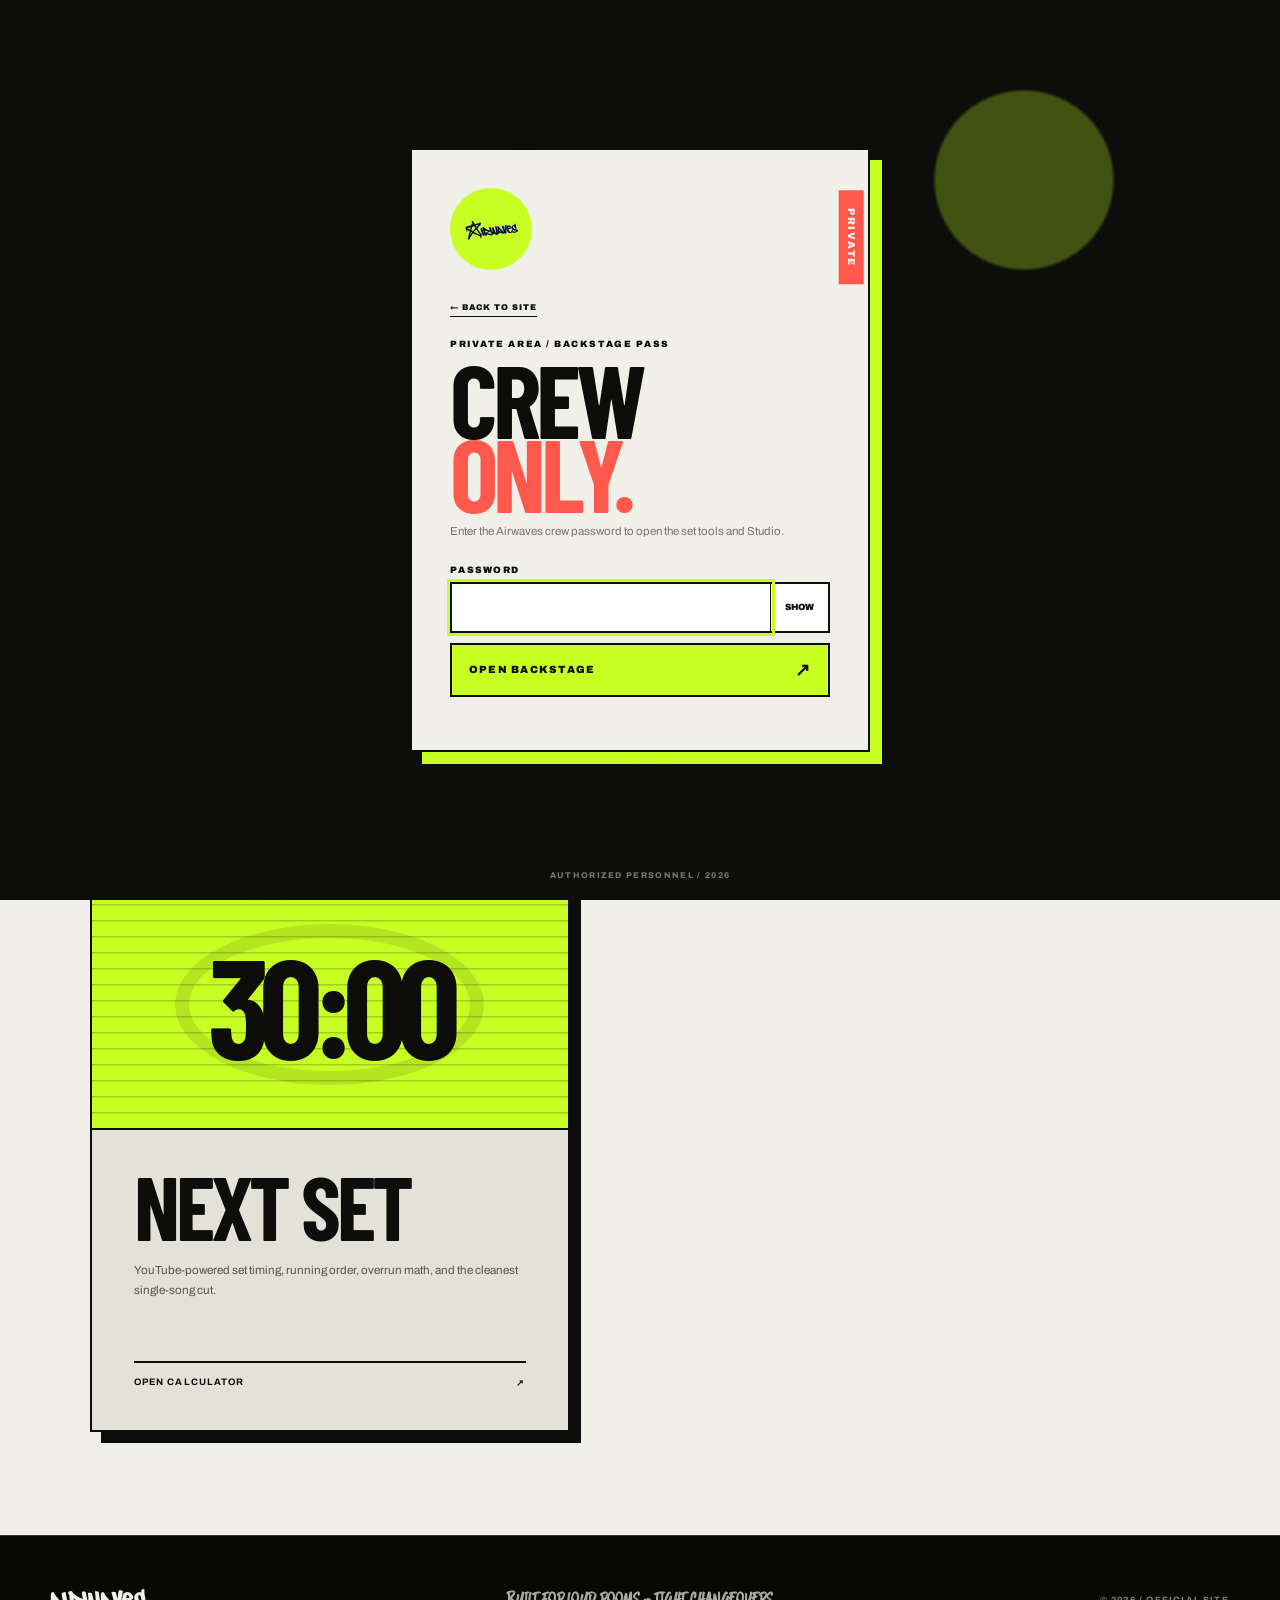
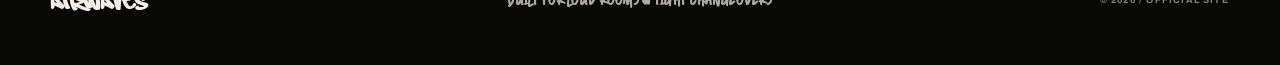
==== commit 7e55eb66: "Unlist Airwaves Studio from Backstage Pass; home-only intro loader Studio is temporarily removed fro" ====
--- a/backstage.html
+++ b/backstage.html
@@ -24,17 +24,13 @@
       <div class="section-heading">
         <div><span>AUTHORIZED TOOLS / 01</span><h2 id="backstage-tools-title">CHOOSE YOUR ROOM</h2></div>
       </div>
-      <div class="backstage-grid">
+      <div class="backstage-grid single">
         <a class="backstage-card physics-card backstage-set-card" href="next-set.html">
           <i class="cursor-corner" aria-hidden="true"></i><span class="backstage-card-index">01 / SET OPS</span>
           <div class="backstage-card-art" aria-hidden="true"><b>30:00</b><i></i></div>
           <div><h2>NEXT SET</h2><p>YouTube-powered set timing, running order, overrun math, and the cleanest single-song cut.</p><strong>OPEN CALCULATOR <span>↗</span></strong></div>
         </a>
-        <a class="backstage-card physics-card backstage-studio-card" href="studio.html">
-          <i class="cursor-corner" aria-hidden="true"></i><span class="backstage-card-index">02 / TAB LAB</span>
-          <div class="backstage-card-art studio-wave" aria-hidden="true"><i></i><i></i><i></i><i></i><i></i><i></i></div>
-          <div><h2>AIRWAVES STUDIO</h2><p>Import Guitar Pro and MusicXML, plot playable parts, rehearse every track, and export the finished chart.</p><strong>ENTER STUDIO <span>↗</span></strong></div>
-        </a>
+        <!-- AIRWAVES STUDIO temporarily removed from Backstage Pass during its rehaul. studio.html/studio-app.mjs/studio-core.mjs/studio-synth.mjs are untouched -- restore this card to bring it back. -->
       </div>
     </section>
   </main>
--- a/styles.css
+++ b/styles.css
@@ -60,15 +60,36 @@
   visibility: hidden;
 }
 
+.loader-noise {
+  position: absolute;
+  inset: 0;
+  background: #fff;
+  opacity: 0;
+  animation: loader-flash 900ms ease-out both;
+  pointer-events: none;
+}
+
 .loader-logo {
+  position: relative;
+  z-index: 1;
+  display: flex;
+  gap: 0.12em;
   font-family: "Owned", Impact, sans-serif;
   font-size: clamp(4rem, 12vw, 9rem);
   line-height: 0.7;
   transform: rotate(-3deg);
+}
+
+.loader-logo span {
+  display: inline-block;
   animation: loader-hit 500ms cubic-bezier(.2,.9,.25,1) both;
 }
 
+.loader-logo span:nth-child(2) { animation-delay: 140ms; }
+
 .loader-track {
+  position: relative;
+  z-index: 1;
   width: min(420px, 72vw);
   height: 5px;
   background: rgba(13, 13, 11, 0.2);
@@ -81,10 +102,12 @@
   height: 100%;
   background: var(--ink);
   transform-origin: left;
-  animation: loader-progress 800ms cubic-bezier(.65,0,.35,1) both;
+  animation: loader-progress 1250ms cubic-bezier(.65,0,.35,1) both;
 }
 
 .loader-count {
+  position: relative;
+  z-index: 1;
   font-size: 0.6rem;
   font-weight: 900;
   letter-spacing: 0.18em;
@@ -92,13 +115,21 @@
 }
 
 @keyframes loader-hit {
-  from { opacity: 0; transform: translateY(70px) rotate(5deg) scale(.7); }
-  to { opacity: 1; transform: translateY(0) rotate(-3deg) scale(1); }
+  from { opacity: 0; transform: translateY(70px) scale(.7); }
+  to { opacity: 1; transform: translateY(0) scale(1); }
 }
 
 @keyframes loader-progress {
   from { transform: scaleX(0); }
   to { transform: scaleX(1); }
+}
+
+@keyframes loader-flash {
+  0% { opacity: .9; }
+  12% { opacity: 0; }
+  24% { opacity: .5; }
+  40% { opacity: 0; }
+  100% { opacity: 0; }
 }
 
 .custom-cursor {
@@ -1791,6 +1822,10 @@
 .page-masthead p { position: relative; z-index: 1; max-width: 520px; margin: 0; color: #aaa9a2; font-size: .77rem; line-height: 1.6; }
 .set-masthead { min-height: 330px; }
 .set-masthead::after { border-color: var(--acid); }
+.studio-wordmark-link { position: absolute; top: clamp(18px, 3vw, 32px); right: clamp(20px, 7vw, 110px); z-index: 2; display: flex; align-items: baseline; gap: 6px; font-family: "Owned", var(--display); text-decoration: none; white-space: nowrap; }
+.studio-wordmark-link span { color: var(--paper); font-size: 15px; }
+.studio-wordmark-link strong { color: var(--acid); font-size: 13px; }
+.studio-wordmark-link:hover span { color: var(--acid); }
 
 .show-page { color: var(--paper); background: var(--ink); }
 .show-poster { position: relative; min-height: calc(100vh - 121px); padding: clamp(55px, 8vw, 120px) clamp(20px, 7vw, 110px); overflow: hidden; isolation: isolate; }
@@ -1886,6 +1921,7 @@
 .backstage-masthead h1 em { color: var(--acid); font-style: normal; }
 .backstage-tools { padding: clamp(55px, 8vw, 110px) clamp(20px, 7vw, 110px); }
 .backstage-grid { display: grid; grid-template-columns: repeat(2, minmax(0, 1fr)); gap: clamp(22px, 4vw, 52px); perspective: 1200px; }
+.backstage-grid.single { grid-template-columns: minmax(0, 1fr); max-width: 480px; }
 .backstage-card { position: relative; display: grid; grid-template-rows: auto minmax(230px, 1fr) auto; min-height: 590px; color: var(--ink); border: 2px solid var(--ink); background: var(--paper-2); box-shadow: 11px 11px 0 var(--ink); text-decoration: none; overflow: hidden; transform: rotateX(var(--card-rx, 0deg)) rotateY(var(--card-ry, 0deg)); transition: transform 180ms ease, box-shadow 180ms ease; }
 .backstage-card:hover { z-index: 2; box-shadow: 16px 16px 0 var(--ink); }
 .backstage-card-index { padding: 13px 16px; border-bottom: 2px solid var(--ink); font-size: .56rem; font-weight: 900; letter-spacing: .14em; }
@@ -2219,6 +2255,7 @@
 .s3-transport input[type="range"] { width: 80px; accent-color: var(--s3-acid); }
 .s3-transport output { width: 34px; color: var(--s3-paper); }
 .s3-transport > b { margin-left: auto; color: var(--s3-acid); font-size: 11px; }
+.s3-loop-readout { margin: 0 6px 0 2px; color: #82827b; font-size: 9px; font-weight: 800; letter-spacing: .06em; white-space: nowrap; }
 .s3-transport > span { color: #82827b; font-size: 10px; }
 .s3-workspace { display: grid; grid-template-columns: 238px minmax(620px, 1fr) 285px; min-height: 770px; }
 .s3-left, .s3-inspector { background: #11110f; }
@@ -2251,6 +2288,7 @@
 .s3-map button { position: relative; display: grid; min-height: 43px; padding: 5px; border: 1px solid #3b3b36; background: #171715; color: #aaa99f; text-align: left; }
 .s3-map button.active { border-color: var(--s3-acid); color: var(--s3-acid); }
 .s3-map button.over { border-bottom-color: var(--s3-red); }
+.s3-map button.in-loop { box-shadow: inset 0 0 0 1px var(--s3-acid); }
 .s3-map b { font: 800 16px "Barlow Condensed", sans-serif; }.s3-map span,.s3-map i { font-size: 7px; }.s3-map i { position: absolute; right: 3px; bottom: 3px; font-style: normal; opacity: .5; }
 .s3-center { min-width: 0; background: #e9e5da; color: var(--s3-ink); }
 .s3-modebar { display: flex; align-items: center; flex-wrap: wrap; min-height: 46px; padding: 5px 10px; border-bottom: 1px solid #97968e; background: #d3cfc5; }
@@ -2284,11 +2322,10 @@
 .s3-beat i, .s3-beat em { min-width: 19px; padding: 2px 3px; background: #fffdf5; font: normal 900 15px/1 "Archivo", sans-serif; text-align: center; }
 .s3-beat em { font-size: 7px; letter-spacing: .08em; }.s3-beat small { align-self: end; padding: 6px 0; border-top: 1px solid #b4b1a8; color: #74736b; font-size: 8px; }
 .s3-beat.in-range { background: rgba(199,255,35,.14); }.s3-beat.selected { background: rgba(199,255,35,.48); box-shadow: inset 0 0 0 2px #181816; }.s3-beat .note-selected { background: var(--s3-ink); color: var(--s3-acid); }
+.s3-beat.playing { box-shadow: inset 3px 0 0 var(--s3-acid); background: rgba(199,255,35,.1); }
 .s3-validator { display: flex; align-items: center; min-height: 47px; padding: 7px 12px; border-top: 1px solid #aaa89f; border-bottom: 1px solid #aaa89f; background: #d5d1c7; }
 .s3-validator > div { display: flex; align-items: center; gap: 10px; font-size: 8px; }.s3-validator b { padding: 4px 6px; background: var(--s3-ink); color: var(--s3-acid); }.s3-validator .over b { background: var(--s3-red); color: var(--s3-ink); }.s3-validator strong { color: #a42319; }
 .s3-validator button { margin-left: auto; height: 29px; border: 1px solid #76756d; background: transparent; font-size: 8px; font-weight: 900; }
-.s3-preview { border-top: 6px solid var(--s3-ink); background: #fff; }.s3-preview > header { color: #65645e; }.s3-preview > header div { display: grid; }.s3-preview > header span { color: var(--s3-ink); }.s3-preview > header label { display: flex; gap: 8px; font-size: 8px; }.s3-preview input { accent-color: var(--s3-ink); }
-#alpha-tab { min-height: 350px; padding: 12px; overflow: auto; }
 .s3-inspector { border-left: 1px solid #45453f; }
 .s3-inspector-tabs { display: grid; grid-template-columns: repeat(4, 1fr); border-bottom: 1px solid #45453f; }
 .s3-inspector-tabs button { min-width: 0; height: 42px; padding: 0 3px; border: 0; border-right: 1px solid #353530; background: #171715; color: #85847d; font-size: 7px; font-weight: 900; }.s3-inspector-tabs button.active { background: var(--s3-acid); color: var(--s3-ink); }
@@ -2300,11 +2337,20 @@
 .s3-inspector-actions button[data-track-mix="solo"].active { border-color: var(--s3-acid); background: var(--s3-acid); color: var(--s3-ink); }
 .s3-export { display: flex; align-items: center; gap: 6px; padding: 18px clamp(18px, 3vw, 52px); border-top: 1px solid #4b4b45; background: #0d0d0b; }.s3-export > div { margin-right: auto; }.s3-export span { color: var(--s3-acid); font: 900 22px "Barlow Condensed", sans-serif; }.s3-export p { margin: 2px 0 0; color: #77766f; font-size: 8px; }.s3-export button { min-height: 40px; }
 .s3-dialog { width: min(620px, calc(100vw - 24px)); padding: 26px; border: 1px solid #66665f; background: #10100e; color: #f4f0e7; box-shadow: 13px 13px 0 var(--s3-acid); }.s3-dialog::backdrop { background: rgba(0,0,0,.82); backdrop-filter: blur(5px); }.s3-dialog form { display: grid; gap: 12px; }.s3-dialog > form > span { color: var(--s3-acid); font-size: 9px; font-weight: 900; letter-spacing: .16em; }.s3-dialog h2 { margin: 0 0 8px; font: 900 clamp(46px, 8vw, 74px)/.82 "Barlow Condensed", sans-serif; letter-spacing: -.04em; }.s3-dialog label { gap: 7px; }.s3-dialog input, .s3-dialog select { height: 43px; padding: 0 11px; border: 1px solid #54544e; background: #1c1c19; color: #f4f0e7; color-scheme: dark; }.s3-dialog-row { display: grid; grid-template-columns: repeat(4, 1fr); gap: 7px; }.s3-dialog button { min-height: 39px; border: 1px solid #55554f; background: transparent; color: #f4f0e7; font-size: 9px; font-weight: 900; }.s3-dialog .s3-submit { margin-top: 5px; border-color: var(--s3-acid); background: var(--s3-acid); color: #0d0d0b; }.s3-dialog .s3-x { position: absolute; top: 9px; right: 9px; width: 34px; min-height: 34px; font-size: 20px; }.s3-command-dialog input { width: 100%; }.s3-command-dialog #command-list { display: grid; max-height: 350px; overflow: auto; }.s3-command-dialog #command-list button, #snapshot-list button { display: flex; align-items: center; justify-content: space-between; padding: 10px; border-bottom: 0; text-align: left; }.s3-command-dialog kbd { color: #88877f; }
+.s3-note-popover { position: fixed; z-index: 60; display: grid; gap: 8px; width: 200px; padding: 12px; border: 1px solid var(--s3-acid); background: #14140f; box-shadow: 6px 6px 0 var(--s3-acid); }
+.s3-note-popover[hidden] { display: none; }
+.s3-note-popover label { display: grid; gap: 3px; color: #cfcec5; font-size: 8px; font-weight: 900; letter-spacing: .08em; }
+.s3-note-popover input, .s3-note-popover select { height: 30px; padding: 0 8px; border: 1px solid #4c4c46; background: #1b1b18; color: var(--s3-paper); color-scheme: dark; }
+.s3-popover-rest { color: #8f8e86; font-size: 9px; font-weight: 800; }
+.s3-popover-effects { display: flex; flex-wrap: wrap; gap: 4px; }
+.s3-popover-effects button { min-width: 26px; height: 26px; padding: 0 6px; border: 1px solid #44443f; background: #191917; color: #aaa9a1; font-size: 8px; font-weight: 900; }
+.s3-popover-effects button.active { border-color: var(--s3-acid); background: var(--s3-acid); color: var(--s3-ink); }
+.s3-popover-close { position: absolute; top: 4px; right: 4px; width: 20px; height: 20px; padding: 0; border: 0; background: transparent; color: #aaa9a1; font-size: 16px; line-height: 1; }
 .s3-toast { position: fixed; right: 22px; bottom: 22px; z-index: 1000; max-width: 360px; padding: 13px 17px; transform: translateY(30px); border: 1px solid var(--s3-acid); background: var(--s3-acid); color: #0d0d0b; font-size: 9px; font-weight: 900; letter-spacing: .08em; opacity: 0; pointer-events: none; transition: .22s ease; }.s3-toast.show { transform: none; opacity: 1; }.s3-toast.error { border-color: var(--s3-red); background: var(--s3-red); }
 @media (max-width: 1180px) { .s3-mast { grid-template-columns: 1fr auto; }.s3-document-fields { grid-column: 1 / -1; grid-row: 2; }.s3-workspace { grid-template-columns: 205px minmax(600px, 1fr); }.s3-inspector { grid-column: 1 / -1; display: grid; grid-template-columns: 285px 1fr; border-top: 1px solid #45453f; border-left: 0; }.s3-inspector-tabs { align-self: start; }.s3-inspector #selection-inspector { display: grid; grid-template-columns: repeat(4, minmax(120px, 1fr)); padding: 10px; }.s3-inspector #selection-inspector > header { grid-column: 1 / -1; }.s3-inspector label { margin: 0; }.s3-effect-grid { grid-column: 1 / -1; grid-template-columns: repeat(5, 1fr); }.s3-inspector-actions { align-content: end; } }
 @media (max-width: 820px) { .s3-app { padding-top: 72px; }.s3-mast { grid-template-columns: 1fr; padding: 19px 12px 15px; }.s3-brand img { width: 180px; }.s3-file-actions { justify-content: flex-start; }.s3-file-actions span { text-align: left; }.s3-document-fields { grid-column: 1; grid-row: auto; grid-template-columns: 1fr 1fr; }.s3-document-fields label:nth-child(2) { border-right: 0; }.s3-document-fields label:nth-child(-n+2) { border-bottom: 1px solid #484842; }.s3-transport { top: 72px; padding: 7px 10px; overflow-x: auto; }.s3-transport label { display: none; }.s3-workspace { display: block; }.s3-left { display: grid; grid-template-columns: 1fr 1fr; border-right: 0; }.s3-left section:last-child { grid-column: 1 / -1; }.s3-map { grid-template-columns: repeat(8, 1fr); max-height: 120px; }.s3-center { min-width: 0; }.s3-measure { width: 280px; }.s3-score-viewport { min-height: 390px; padding-left: 10px; }.s3-inspector { display: block; }.s3-inspector #selection-inspector { grid-template-columns: 1fr 1fr; }.s3-effect-grid { grid-template-columns: repeat(3, 1fr); }.s3-export { flex-wrap: wrap; }.s3-export > div { width: 100%; margin-bottom: 7px; }.s3-dialog-row { grid-template-columns: 1fr 1fr; } }
 @media (max-width: 520px) { .s3-left { display: block; }.s3-modebar { flex-wrap: nowrap; overflow-x: auto; }.s3-map { grid-template-columns: repeat(5, 1fr); }.s3-inspector #selection-inspector { grid-template-columns: 1fr; }.s3-effect-grid { grid-template-columns: 1fr 1fr; }.s3-inspector #selection-inspector > header { grid-column: 1; }.s3-export button { flex: 1 1 40%; }.s3-dialog { padding: 20px 15px; box-shadow: 6px 6px 0 var(--s3-acid); } }
-@media print { .studio-r3 #site-header, .studio-r3 #site-footer, .s3-mast, .s3-transport, .s3-left, .s3-modebar, .s3-ribbon, .s3-validator, .s3-inspector, .s3-export, .s3-toast { display: none !important; }.s3-app { padding: 0; }.s3-workspace { display: block; min-height: 0; }.s3-score-meta { background: white; }.s3-score-viewport { padding: 10px; overflow: visible; background: white; }.s3-score { display: grid; grid-template-columns: 1fr 1fr; width: auto; }.s3-measure { width: auto; break-inside: avoid; }.s3-preview[hidden] { display: none; }.s3-preview { border: 0; } }
+@media print { .studio-r3 #site-header, .studio-r3 #site-footer, .s3-mast, .s3-transport, .s3-left, .s3-modebar, .s3-ribbon, .s3-validator, .s3-inspector, .s3-export, .s3-toast { display: none !important; }.s3-app { padding: 0; }.s3-workspace { display: block; min-height: 0; }.s3-score-meta { background: white; }.s3-score-viewport { padding: 10px; overflow: visible; background: white; }.s3-score { display: grid; grid-template-columns: 1fr 1fr; width: auto; }.s3-measure { width: auto; break-inside: avoid; } }
 
 /* Airwaves Studio R4 — compact player/editor workspace inspired by modern tab tools. */
 .studio-r4 { margin: 0; overflow: hidden; background: #171714; }
@@ -2340,8 +2386,8 @@
 .studio-r4 .s3-ribbon button { height: 31px; background: #f8f7f2; }
 .studio-r4 .s3-score-meta { flex: 0 0 42px; min-height: 42px; padding: 6px 13px; background: #fff; }
 .studio-r4 .s3-score-viewport { flex: 1 1 auto; min-height: 0; padding: 26px clamp(14px, 2vw, 30px) 60px; background: #fff; scroll-behavior: smooth; }
-.studio-r4 .s3-score { display: grid; grid-template-columns: repeat(2, minmax(340px, 1fr)); align-items: start; gap: 54px 34px; width: 100%; min-width: 750px; }
-.studio-r4 .s3-measure { width: auto; min-height: 190px; border-width: 0 2px; background: #fff; }
+.studio-r4 .s3-score { display: flex; align-items: flex-start; gap: 34px; width: max-content; min-width: 100%; scroll-behavior: smooth; }
+.studio-r4 .s3-measure { width: 340px; flex: 0 0 340px; min-height: 190px; border-width: 0 2px; background: #fff; }
 .studio-r4 .s3-measure.active { box-shadow: 0 7px 0 rgba(199,255,35,.9); }
 .studio-r4 .s3-measure header { position: absolute; top: -22px; left: -2px; right: -2px; height: 20px; padding: 0; border: 0; background: transparent; }
 .studio-r4 .s3-measure header b { color: #86857f; font-size: 13px; }
@@ -2354,9 +2400,6 @@
 .studio-r4 .s3-beat em { position: absolute; top: 50%; left: 50%; transform: translate(-50%, -50%); }
 .studio-r4 .s3-beat small { padding: 5px 0; }
 .studio-r4 .s3-validator { flex: 0 0 42px; min-height: 42px; }
-.studio-r4 .s3-preview { position: absolute; inset: 159px 270px 58px 216px; z-index: 25; overflow: auto; border-top: 0; box-shadow: 0 0 0 1px #999, 0 15px 50px rgba(0,0,0,.32); }
-.studio-r4 .s3-preview[hidden] { display: none; }
-.studio-r4 .s3-preview > header { position: sticky; top: 0; z-index: 3; background: #171714; }
 .studio-r4 .s3-inspector { background: #151513; }
 .studio-r4 .s3-inspector-tabs { position: sticky; top: 0; z-index: 3; background: #151513; }
 .studio-r4 .s3-export { display: none; }
@@ -2372,14 +2415,12 @@
   .studio-r4 .s3-workspace { grid-template-columns: 205px minmax(600px,1fr); height: auto; min-height: calc(100vh - 125px); }
   .studio-r4 .s3-left, .studio-r4 .s3-center { height: auto; }
   .studio-r4 .s3-inspector { height: auto; }
-  .studio-r4 .s3-preview { inset: 123px 0 58px 205px; position: fixed; }
 }
 @media (max-width: 820px) {
   .studio-r4 .s3-mast { grid-template-columns: 1fr; }
   .studio-r4 .s3-document-fields { grid-column: 1; grid-row: auto; }
   .studio-r4 .s3-workspace { display: block; }
   .studio-r4 .s3-left { display: grid; }
-  .studio-r4 .s3-score { grid-template-columns: 1fr; min-width: 560px; }
-  .studio-r4 .s3-preview { inset: 0 0 58px; }
+  .studio-r4 .s3-measure { width: 270px; flex-basis: 270px; }
 }
 @media print { .studio-r4 .s3-transport { display: none !important; } .studio-r4 .s3-app { height: auto; padding: 0; overflow: visible; } .studio-r4 .s3-workspace { height: auto; } }
